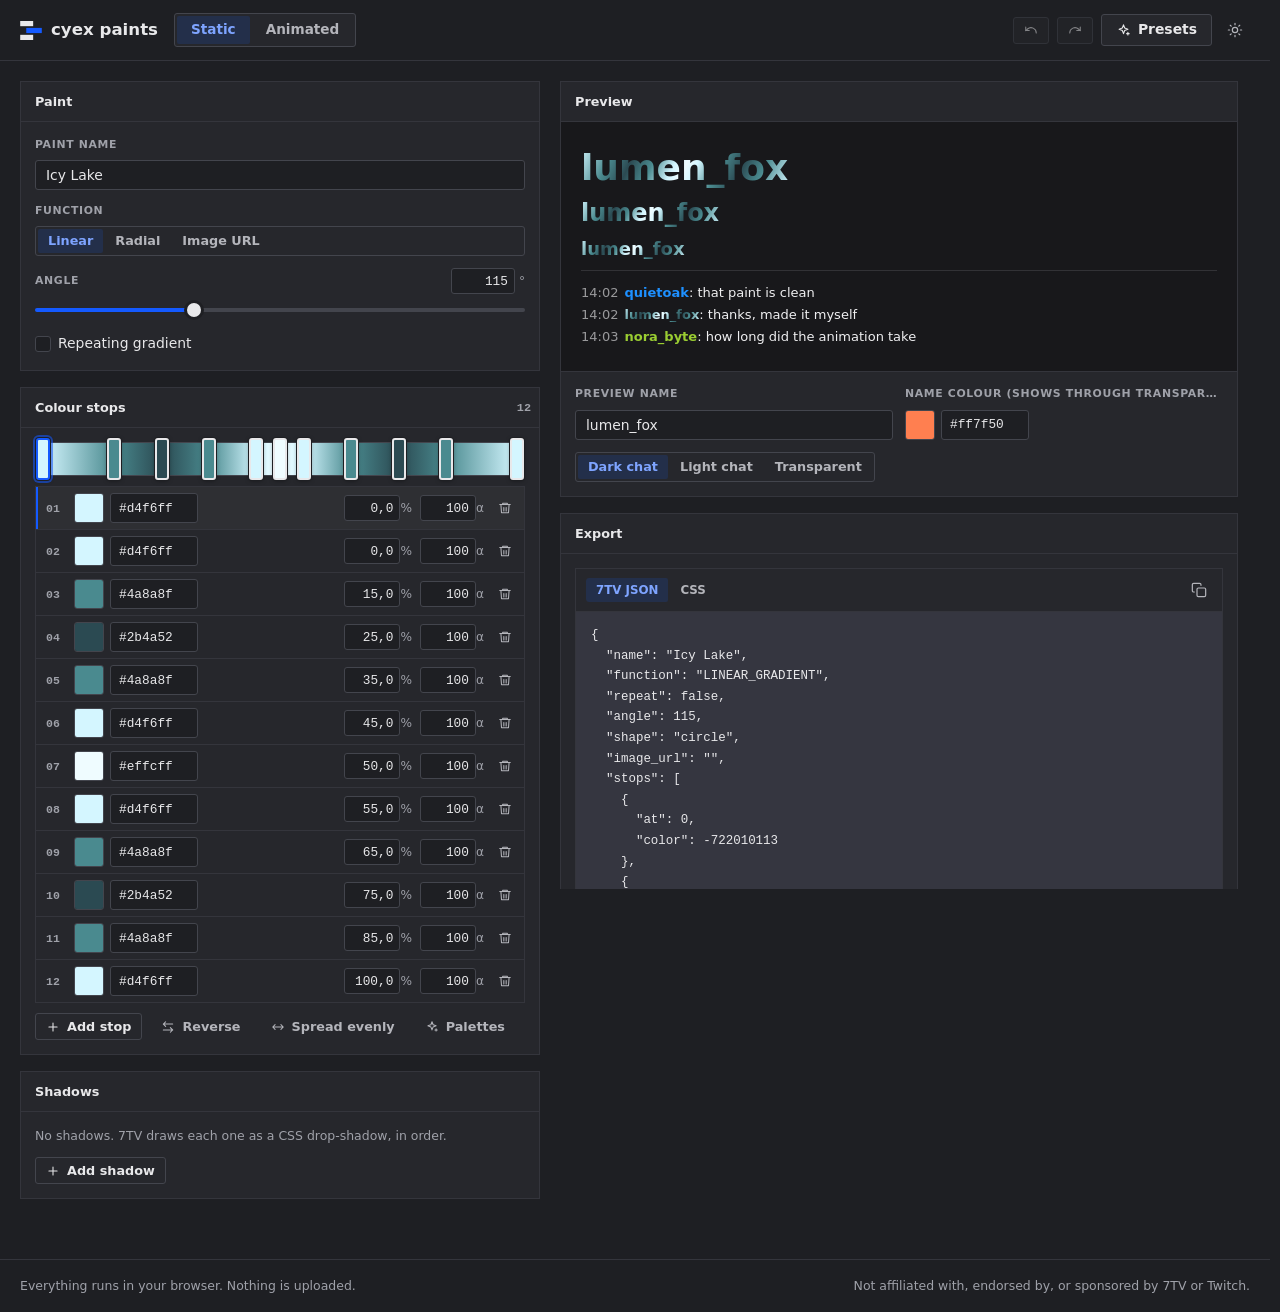
==== index.html @ 2d9c83f5 "Baseline: cyex paints editor before uitest/improve fixes" ====
<!doctype html>
<html lang="en">
<head>
  <meta charset="utf-8">
  <meta name="viewport" content="width=device-width, initial-scale=1">
  <title>Paint editor - cyex paints</title>
  <meta name="description" content="Build static and animated 7TV name paints. Export 7TV JSON, CSS, PNG, GIF and APNG. Runs entirely in your browser.">
  <meta name="color-scheme" content="dark light">
  <meta name="theme-color" content="#1e1f23">
  <link rel="icon" href="favicon.svg" type="image/svg+xml">
  <script>
    (function () {
      try { if (localStorage.getItem('cyexTheme') === 'light') document.documentElement.dataset.theme = 'light'; } catch (e) {}
      document.documentElement.classList.add('js');
    })();
  </script>
  <link rel="stylesheet" href="css/tokens.css">
  <link rel="stylesheet" href="css/app.css">
</head>
<body>
  <a class="skip" href="#editor">Skip to editor</a>
  <header class="topbar">
    <div class="wrap topbar-in">
      <a class="brand" href="https://cyex.app" aria-label="cyex home">
        <svg class="mark" viewBox="3 5 25 22" width="22" height="19" aria-hidden="true">
          <rect x="3" y="5" width="15" height="6" fill="var(--mark-ink)"/>
          <rect x="10" y="13" width="18" height="6" fill="var(--accent)"/>
          <rect x="3" y="21" width="15" height="6" fill="var(--mark-ink)"/>
        </svg>
        <span>cyex paints</span>
      </a>
      <div class="seg" id="modeSeg" role="radiogroup" aria-label="Paint type"></div>
      <div class="topbar-tools">
        <button class="btn secondary small" id="undoBtn" type="button" data-tip="Undo" data-hint="Ctrl+Z" aria-label="Undo"></button>
        <button class="btn secondary small" id="redoBtn" type="button" data-tip="Redo" data-hint="Ctrl+Shift+Z" aria-label="Redo"></button>
        <button class="btn secondary" id="presetsBtn" type="button"></button>
        <button class="icon-btn" id="themeBtn" type="button" aria-label="Switch theme" data-tip="Switch theme"></button>
      </div>
    </div>
  </header>

  <main class="wrap layout">
    <section class="editor" id="editor" aria-label="Editor" tabindex="-1"></section>
    <aside class="stage" id="stage" aria-label="Preview and export"></aside>
  </main>

  <footer class="footer">
    <div class="wrap footer-in">
      <span>Everything runs in your browser. Nothing is uploaded.</span>
      <span>Not affiliated with, endorsed by, or sponsored by 7TV or Twitch.</span>
    </div>
  </footer>

  <div class="toasts" id="toasts" aria-live="polite"></div>
  <div class="toasts errors" id="errors" aria-live="assertive"></div>
  <div class="tooltip" id="tooltip" role="tooltip" hidden></div>

  <script src="js/core.js"></script>
  <script src="js/paint.js"></script>
  <script src="js/encode.js"></script>
  <script src="js/library.js"></script>
  <script src="js/more.js"></script>
  <script src="js/elements.js"></script>
  <script src="js/engine.js"></script>
  <script src="js/presets.js"></script>
  <script src="js/ui.js"></script>
  <script src="js/app.js"></script>
</body>
</html>
---- css/tokens.css ----
/* cyex app tokens: the desktop app (cyex deck) and dense web tools (cyex logs, request, VOD finder).
   Palette is shared value for value between cyex deck (ui/src/design/tokens.css) and cyex logs
   (svelte/index.html). Accent tokens are the cyex-design set. Use only these values. */

:root,
.theme-dark {
  color-scheme: dark;

  /* One flat warm-neutral grey, not black: the content is a wall of text and a shaded backdrop
     competes with it. Surfaces are opaque steps up, so a panel over a panel still reads. */
  --bg: #1e1f23;
  --surface: #26272c;
  --surface-hover: #2d2e34;
  --elevated: #2f3037;   /* popovers, menus, dialogs: a step wide enough to read as height */
  --elevated-2: #353640; /* tooltips, tiles inside a popover */
  --border: #34353c;
  --border-strong: #43454d;
  --text: #e8e8ea;
  --muted: #b4b5bb;
  --dim: #9fa1a9;
  --neutral-chip: #34353c;
  --row-hover: rgba(255, 255, 255, .035);
  --row-alt: rgba(255, 255, 255, .015);
  --shadow: rgba(0, 0, 0, .35);
  --overlay: rgba(14, 15, 18, .6);

  --accent: #145aff;
  --accent-2: #2a6aff;
  --accent-text: #7ea4ff;
  --accent-ink: #ffffff;
  --accent-dim: rgba(20, 90, 255, .14);
  --accent-wash: rgba(20, 90, 255, .22);
  --accent-border: rgba(20, 90, 255, .55);

  --red: #ff6b6b;
  --yellow: #ffb545;
  --green: #33d68f;
  --cyan: #4fd6ff;
  --pink: #ff7bd5;
  --purple: #b083ff;
  --gold: #ffd45e;
  --twitch: #a970ff;
  --live: #e91916;
  --danger-solid: #e81123;

  --shadow-pop: 0 8px 24px var(--shadow);
  --shadow-dialog: 0 16px 48px var(--shadow);
  /* The one keyboard focus colour: the text colour. The accent marks what's selected,
     and a user's accent can be too faint to see. */
  --focus-ring: var(--text);
}

:root {
  /* Theme-independent */
  --kick: #53fc18;
  --twitch-logo: #9146ff;
  --on-solid: #ffffff;          /* text on --live / --danger-solid */
  --on-video: #ffffff;          /* video and pictures stay dark in both themes */
  --on-video-dim: #dddddd;
  --scrim: rgba(0, 0, 0, .55);
  --scrim-strong: rgba(0, 0, 0, .72);

  --font-ui: 'IBM Plex Sans', 'Segoe UI Variable Text', 'Segoe UI', system-ui, sans-serif;
  --font-mono: 'IBM Plex Mono', 'Cascadia Mono', ui-monospace, Consolas, monospace;

  /* Desktop density (13px base). Web tools set body to .87rem on a 16px root instead. */
  --text-base: 13px;
  --text-sub: .85rem;
  --text-hint: .78rem;
  --text-label: .68rem;

  /* The shared cyex page wrapper (cyex-design), for web tools; the desktop app fills its window. */
  --page-max: 1520px;
  --page-pad: 20px;
  --measure: 820px;
  --measure-form: 640px;

  --radius: 3px;
  --radius-sm: 2px;
  --radius-pill: 999px;  /* switch tracks and count badges only */
  --chrome-h: 38px;

  /* Motion: hovers and small state changes, things that appear, things that travel. */
  --fast: .12s;
  --base: .2s;
  --slow: .36s;
  --ease: cubic-bezier(.16, 1, .3, 1);

  /* Stacking, low to high. Raw 1-9 stay inside a component. */
  --z-panel: 10;
  --z-popover: 300;
  --z-dialog: 320;
  --z-menu: 350;
  --z-tooltip: 390;
  --z-toast: 600;
}

:root[data-theme='light'],
.theme-light {
  color-scheme: light;
  --bg: #f3f3f4;
  --surface: #ffffff;
  --surface-hover: #f6f6f7;
  --elevated: #ffffff;
  --elevated-2: #f4f4f6;
  --border: #dcdde1;
  --border-strong: #c4c6cc;
  --text: #1b1c20;
  --muted: #4f515a;
  --dim: #6b6d76;        /* not a mirror: a straight flip lands near 2.9:1 on white */
  --neutral-chip: #e6e7ea;
  --row-hover: rgba(20, 22, 30, .035);
  --row-alt: rgba(20, 22, 30, .015);
  --shadow: rgba(20, 22, 30, .12);
  --overlay: rgba(243, 243, 244, .7);

  --accent: #14e6ff;
  --accent-2: #10c9e6;
  --accent-text: #046a82;
  --accent-ink: #00232b;
  --accent-dim: rgba(4, 106, 130, .08);
  --accent-wash: rgba(4, 106, 130, .16);
  --accent-border: rgba(4, 106, 130, .4);

  /* Darkened rather than mirrored: the dark pastels sit at 2-3:1 on white. */
  --red: #c1352f;
  --yellow: #9a5c05;
  --green: #0f8a55;
  --cyan: #0b6d8a;
  --pink: #a82277;
  --purple: #6b34c9;
  --gold: #7d5a00;
  --twitch: #772ce8;
  --live: #d9120f;
  --danger-solid: #c42b1c;

  --shadow-pop: 0 8px 24px var(--shadow);
  --shadow-dialog: 0 16px 48px var(--shadow);
  --focus-ring: var(--text);
}

/* Kick: the accent changes, nothing else. After the light block on purpose. */
[data-platform='kick'] {
  --accent: #45ca16; --accent-2: #3db313; --accent-text: #45ca16; --accent-ink: #0b2200;
  --accent-dim: rgba(69, 202, 22, .14); --accent-wash: rgba(69, 202, 22, .22); --accent-border: rgba(69, 202, 22, .55);
}
[data-platform='kick'][data-theme='light'] {
  --accent: #53fc18; --accent-2: #48e60a; --accent-text: var(--text);
  --accent-dim: rgba(83, 252, 24, .14); --accent-wash: rgba(83, 252, 24, .28); --accent-border: #53fc18;
}

/* ---- base ---- */
*, *::before, *::after { box-sizing: border-box; }
body {
  margin: 0;
  background: var(--bg);
  color: var(--text);
  font: var(--text-base)/1.45 var(--font-ui);
  -webkit-font-smoothing: antialiased;
}
button, input, select, textarea { font: inherit; color: inherit; }
a { color: var(--accent-text); }
::selection { background: var(--border-strong); }
:focus-visible { outline: 2px solid var(--focus-ring); outline-offset: 2px; }

/* Section label: the one uppercase text style. */
.label {
  font-size: var(--text-label);
  font-weight: 700;
  letter-spacing: .06em;
  text-transform: uppercase;
  color: var(--dim);
}

/* Shared form field look. */
.field {
  height: 30px;
  padding: 0 10px;
  background: var(--surface);
  border: 1px solid var(--border-strong);
  border-radius: var(--radius);
  outline: none;
  transition: border-color var(--fast);
}
.field:focus-visible { border-color: var(--focus-ring); box-shadow: 0 0 0 1px var(--focus-ring); }
.field::placeholder { color: var(--dim); }

/* Scrollbars: 11px, quiet. */
::-webkit-scrollbar { width: 11px; height: 11px; }
::-webkit-scrollbar-track, ::-webkit-scrollbar-corner { background: transparent; }
::-webkit-scrollbar-thumb { background: var(--border-strong); border: 2px solid transparent; border-radius: var(--radius); background-clip: padding-box; }
::-webkit-scrollbar-thumb:hover { background-color: var(--dim); }
* { scrollbar-width: thin; scrollbar-color: var(--border-strong) transparent; }

/* Web tools: header, main and footer content sit in this, so every page lines up. */
html { scrollbar-gutter: stable; }
.wrap { width: 100%; max-width: var(--page-max); margin-inline: auto; padding-inline: var(--page-pad); }

.sr-only { position: absolute; width: 1px; height: 1px; overflow: hidden; clip-path: inset(50%); white-space: nowrap; }

@media (prefers-reduced-motion: reduce) {
  *, *::before, *::after { transition-duration: 0s !important; animation-duration: 0s !important; }
}
::view-transition-old(root), ::view-transition-new(root) { animation-duration: 150ms; }
---- css/app.css ----
/* cyex paints: web-tool density on the cyex app tokens. */
:root { --mark-ink: #e8e8ea; --chat-dark: #18181b; --chat-light: #ffffff; --chat-dark-text: #efeff1; --chat-light-text: #0e0e10; --checker-a: #2a2b31; --checker-b: #34353c; --name-font: 'Inter', 'Roobert', 'Segoe UI', system-ui, sans-serif; }
:root[data-theme='light'] { --mark-ink: #1b1c20; --checker-a: #e6e7ea; --checker-b: #f6f6f7; }

html { font-size: 16px; }
body { font-size: .87rem; line-height: 1.55; min-height: 100vh; display: flex; flex-direction: column; }
main { flex: 1; }
h1, h2, h3 { margin: 0; letter-spacing: 0; }
.skip { position: absolute; left: 8px; top: -40px; padding: 6px 10px; background: var(--elevated); border: 1px solid var(--border-strong); border-radius: var(--radius); z-index: var(--z-toast); }
.skip:focus { top: 8px; }

/* ---------- header ---------- */
.topbar { position: sticky; top: 0; z-index: var(--z-panel); background: var(--bg); border-bottom: 1px solid var(--border); }
.topbar-in { display: flex; align-items: center; gap: 16px; padding-block: 13px; }
.brand { display: inline-flex; align-items: center; gap: 9px; color: var(--text); text-decoration: none; font-weight: 700; font-size: 1.04rem; }
.brand:active { opacity: .6; transition: none; }
.topbar-tools { margin-left: auto; display: flex; align-items: center; gap: 8px; }

/* ---------- layout ---------- */
.layout { display: grid; grid-template-columns: minmax(340px, 520px) minmax(0, 1fr); gap: 20px; align-items: start; padding-top: 20px; padding-bottom: 60px; }
.editor, .stage { display: flex; flex-direction: column; gap: 16px; min-width: 0; }
.editor:focus { outline: none; }
.stage { position: sticky; top: 76px; max-height: calc(100vh - 92px); overflow: auto; scrollbar-gutter: stable; padding-right: 2px; }
@media (max-width: 1000px) {
  .layout { grid-template-columns: minmax(0, 1fr); }
  .stage { position: static; max-height: none; overflow: visible; order: -1; }
}

/* ---------- panel ---------- */
.panel { background: var(--surface); border: 1px solid var(--border); container-type: inline-size; }
.panel > header { display: flex; align-items: center; gap: 6px; min-height: 40px; padding: 6px 8px 6px 14px; border-bottom: 1px solid var(--border); }
.panel > header h2 { flex: 1; font-size: .8rem; font-weight: 700; white-space: nowrap; overflow: hidden; text-overflow: ellipsis; }
.panel > header .count { font: 600 .74rem var(--font-mono); color: var(--dim); font-variant-numeric: tabular-nums; }
.panel > .body { padding: 14px; display: flex; flex-direction: column; gap: 12px; }
.panel .field, .panel .num { background: var(--bg); }
.stack { display: flex; flex-direction: column; gap: 12px; }
.stack:empty { display: none; }
.hint { font-size: var(--text-hint); color: var(--dim); margin: 0; }
.row { display: flex; align-items: center; gap: 8px; flex-wrap: wrap; }
.row.end { justify-content: flex-end; }
.grow { flex: 1; min-width: 0; }
.split { display: grid; grid-template-columns: 1fr 1fr; gap: 12px; }
@container (max-width: 380px) { .split { grid-template-columns: 1fr; } }
.sub { border-top: 1px solid var(--border); padding-top: 12px; display: flex; flex-direction: column; gap: 12px; }
.sub > .label { margin-bottom: -4px; }

/* ---------- buttons ---------- */
.btn { display: inline-flex; align-items: center; justify-content: center; gap: 7px; height: 32px; padding: 0 14px; border: 1px solid transparent; border-radius: var(--radius); font-size: .87rem; font-weight: 600; white-space: nowrap; cursor: pointer; background: none; color: var(--text); transition: background-color var(--fast), border-color var(--fast), color var(--fast); }
.btn svg { width: 15px; height: 15px; flex: none; }
.btn.small { height: 27px; padding: 0 10px; font-size: .8rem; }
.btn.small svg { width: 14px; height: 14px; }
.btn.primary { background: var(--accent); color: var(--accent-ink); font-weight: 700; }
.btn.primary:hover { background: var(--accent-2); }
.btn.secondary { background: var(--surface); border-color: var(--border-strong); }
.btn.secondary:hover { background: var(--surface-hover); }
.btn.ghost { color: var(--muted); }
.btn.ghost:hover { background: var(--surface-hover); color: var(--text); }
.btn.danger { background: var(--surface); border-color: var(--border-strong); color: var(--red); }
.btn:disabled { opacity: .5; cursor: not-allowed; }
.btn:not(:disabled):active { transform: scale(.97); }
.btn.block { width: 100%; }

.icon-btn { display: grid; place-items: center; width: 30px; height: 30px; padding: 0; border: 0; border-radius: var(--radius); background: transparent; color: var(--muted); cursor: pointer; flex: none; transition: background-color var(--fast), color var(--fast); }
.icon-btn svg { width: 16px; height: 16px; }
.icon-btn:hover { background: var(--surface-hover); color: var(--text); }
.icon-btn:active { opacity: .6; transition: none; }
.icon-btn.active { background: var(--accent-dim); color: var(--accent-text); }
.icon-btn:disabled { opacity: .4; cursor: default; }
.icon-btn.sm { width: 26px; height: 26px; }
.icon-btn.sm svg { width: 14px; height: 14px; }
.icon-btn.danger:hover { color: var(--red); }

/* ---------- segmented ---------- */
.seg { display: inline-flex; padding: 2px; gap: 2px; background: var(--surface); border: 1px solid var(--border-strong); border-radius: var(--radius); overflow-x: auto; scrollbar-width: none; max-width: 100%; }
.seg::-webkit-scrollbar { display: none; }
.seg button { height: 24px; padding: 0 10px; border: 0; border-radius: var(--radius-sm); background: none; color: var(--muted); font-size: .8rem; font-weight: 600; cursor: pointer; white-space: nowrap; transition: color var(--fast), background-color var(--fast); }
.seg button:hover { color: var(--text); }
.seg button[aria-checked='true'] { background: var(--accent-dim); color: var(--accent-text); }
.seg button:focus-visible { outline-offset: -2px; }
#modeSeg button { height: 28px; padding: 0 14px; font-size: .85rem; }

/* ---------- fields ---------- */
.ctl { display: flex; flex-direction: column; gap: 6px; min-width: 0; }
.ctl > .top { display: flex; align-items: center; gap: 8px; min-height: 18px; }
.ctl > .top .label { flex: 1; min-width: 0; white-space: nowrap; overflow: hidden; text-overflow: ellipsis; }
.field { width: 100%; }
.field.mono, .num, textarea.code { font-family: var(--font-mono); }
.num { width: 64px; height: 26px; padding: 0 6px; text-align: right; font-weight: 500; font-variant-numeric: tabular-nums; background: var(--surface); border: 1px solid var(--border-strong); border-radius: var(--radius); outline: none; font-size: .8rem; -moz-appearance: textfield; transition: border-color var(--fast); }
.num::-webkit-outer-spin-button, .num::-webkit-inner-spin-button { -webkit-appearance: none; margin: 0; }
.num:focus-visible { border-color: var(--focus-ring); box-shadow: 0 0 0 1px var(--focus-ring); }
.unit { color: var(--dim); font-size: .76rem; margin-left: -4px; }

input[type='range'] { -webkit-appearance: none; appearance: none; width: 100%; height: 20px; background: transparent; margin: 0; cursor: pointer; --p: 50%; }
input[type='range']::-webkit-slider-runnable-track { height: 4px; border-radius: var(--radius-pill); background: linear-gradient(to right, var(--accent) var(--p), var(--border-strong) var(--p)); }
input[type='range']::-moz-range-track { height: 4px; border-radius: var(--radius-pill); background: var(--border-strong); }
input[type='range']::-moz-range-progress { height: 4px; border-radius: var(--radius-pill); background: var(--accent); }
input[type='range']::-webkit-slider-thumb { -webkit-appearance: none; width: 14px; height: 14px; margin-top: -5px; border-radius: 50%; background: var(--text); border: 0; box-shadow: 0 0 0 3px var(--bg); }
input[type='range']::-moz-range-thumb { width: 14px; height: 14px; border-radius: 50%; background: var(--text); border: 0; box-shadow: 0 0 0 3px var(--bg); }
input[type='range']:focus-visible { outline: none; }
input[type='range']:focus-visible::-webkit-slider-thumb { box-shadow: 0 0 0 2px var(--bg), 0 0 0 4px var(--focus-ring); }
input[type='range']:focus-visible::-moz-range-thumb { box-shadow: 0 0 0 2px var(--bg), 0 0 0 4px var(--focus-ring); }

.check { display: inline-flex; align-items: center; gap: 7px; cursor: pointer; user-select: none; min-height: 24px; }
.check input { position: absolute; opacity: 0; width: 1px; height: 1px; }
.check .box { width: 16px; height: 16px; border: 1px solid var(--border-strong); border-radius: var(--radius); background: var(--bg); display: grid; place-items: center; flex: none; transition: background-color var(--fast), border-color var(--fast); }
.check .box svg { width: 12px; height: 12px; color: var(--accent-ink); opacity: 0; }
.check input:checked + .box { background: var(--accent); border-color: var(--accent); }
.check input:checked + .box svg { opacity: 1; }
.check input:focus-visible + .box { outline: 2px solid var(--focus-ring); outline-offset: 2px; }

/* custom select */
.select { position: relative; }
.select > button { display: flex; align-items: center; gap: 8px; width: 100%; height: 30px; padding: 0 8px 0 10px; text-align: left; background: var(--bg); border: 1px solid var(--border-strong); border-radius: var(--radius); cursor: pointer; transition: border-color var(--fast); }
.select > button span { flex: 1; min-width: 0; white-space: nowrap; overflow: hidden; text-overflow: ellipsis; }
.select > button svg { width: 14px; height: 14px; color: var(--dim); flex: none; }
.select > button:hover { border-color: var(--dim); }
.popover { position: fixed; z-index: var(--z-popover); min-width: 180px; max-width: min(480px, calc(100vw - 16px)); max-height: 320px; overflow: auto; padding: 4px; background: var(--elevated); border: 1px solid var(--border-strong); border-radius: var(--radius); box-shadow: var(--shadow-pop); transform-origin: top; animation: pop-in var(--base) var(--ease); }
@keyframes pop-in { from { opacity: 0; transform: translateY(-4px) scale(.98); } }
.option { display: flex; align-items: center; gap: 8px; width: 100%; min-height: 28px; padding: 0 8px; border: 0; border-radius: var(--radius-sm); background: none; text-align: left; cursor: pointer; }
.option:hover { background: var(--row-hover); }
.option.kb { box-shadow: inset 0 0 0 1px var(--focus-ring); }
.option[aria-selected='true'] { background: var(--accent-dim); color: var(--accent-text); }
.option:focus-visible { outline: 2px solid var(--focus-ring); outline-offset: -2px; }

/* colour field */
.color { display: flex; align-items: center; gap: 6px; min-width: 0; }
.swatch { position: relative; width: 30px; height: 30px; flex: none; border: 1px solid var(--border-strong); border-radius: var(--radius); overflow: hidden; cursor: pointer; background: repeating-conic-gradient(var(--checker-a) 0 25%, var(--checker-b) 0 50%) 0 0 / 10px 10px; }
.swatch i { position: absolute; inset: 0; }
.swatch input { position: absolute; inset: 0; opacity: 0; width: 100%; height: 100%; cursor: pointer; border: 0; padding: 0; }
.swatch:focus-within { outline: 2px solid var(--focus-ring); outline-offset: 2px; }
.color .hex { width: 88px; height: 30px; padding: 0 8px; font-family: var(--font-mono); font-size: .8rem; text-transform: lowercase; }

/* ---------- stops editor ---------- */
.stops { display: flex; flex-direction: column; gap: 10px; }
.gbar { position: relative; height: 34px; margin: 0 7px; border: 1px solid var(--border-strong); border-radius: var(--radius); background: repeating-conic-gradient(var(--checker-a) 0 25%, var(--checker-b) 0 50%) 0 0 / 12px 12px; cursor: copy; touch-action: none; }
.gbar .fill { position: absolute; inset: 0; border-radius: var(--radius-sm); }
.handle { position: absolute; top: -5px; width: 14px; height: 42px; margin-left: -7px; border: 2px solid var(--text); border-radius: var(--radius); box-shadow: 0 0 0 1px var(--bg), 0 1px 4px var(--shadow); cursor: ew-resize; touch-action: none; padding: 0; }
.handle.sel { border-color: var(--accent); box-shadow: 0 0 0 1px var(--bg), 0 0 0 3px var(--accent-border); z-index: 2; }
.stoplist { display: flex; flex-direction: column; border: 1px solid var(--border); }
.stoprow { display: grid; grid-template-columns: 20px auto 1fr auto auto auto; align-items: center; gap: 8px; padding: 6px 6px 6px 10px; border-bottom: 1px solid var(--border); }
.stoprow:last-child { border-bottom: 0; }
.stoprow.sel { box-shadow: inset 2px 0 0 var(--accent); background: var(--row-hover); }
.stoprow .idx { font: 600 .72rem var(--font-mono); color: var(--dim); font-variant-numeric: tabular-nums; }
.stoprow .numwrap { display: flex; align-items: center; gap: 4px; }
.stoprow .num { width: 56px; }
@container (max-width: 400px) { .stoprow { grid-template-columns: 20px auto 1fr auto; } .stoprow .alpha { grid-column: 3; } }

/* shadows */
.shadow-row { display: grid; grid-template-columns: repeat(3, minmax(0, 1fr)) auto; gap: 8px; align-items: end; padding: 10px; border: 1px solid var(--border); }
.shadow-row .color { grid-column: 1 / 4; }

/* ---------- layers ---------- */
.list { display: flex; flex-direction: column; border: 1px solid var(--border); }
.item { display: flex; align-items: center; gap: 6px; min-height: 40px; padding: 4px 4px 4px 8px; border-bottom: 1px solid var(--border); cursor: pointer; transition: background-color var(--fast); }
.item:last-child { border-bottom: 0; }
.item:hover { background: var(--row-hover); box-shadow: inset 2px 0 0 var(--border-strong); }
.item.sel { background: var(--accent-dim); box-shadow: inset 3px 0 0 var(--accent); }
.item.off .name { color: var(--dim); text-decoration: line-through; }
.item .thumb { width: 44px; height: 22px; flex: none; border: 1px solid var(--border-strong); border-radius: var(--radius-sm); background: repeating-conic-gradient(var(--checker-a) 0 25%, var(--checker-b) 0 50%) 0 0 / 8px 8px; image-rendering: auto; }
.item .name { flex: 1; min-width: 0; white-space: nowrap; overflow: hidden; text-overflow: ellipsis; font-weight: 600; }
.item .meta { font-size: .74rem; color: var(--dim); white-space: nowrap; }
.item .tools { display: flex; gap: 2px; }
.empty { display: flex; flex-direction: column; align-items: center; gap: 10px; padding: 20px 12px; color: var(--dim); text-align: center; }
.empty svg { width: 28px; height: 28px; }

/* ---------- preview ---------- */
.preview { display: flex; flex-direction: column; }
.stagebox { position: relative; padding: 24px 20px; display: flex; flex-direction: column; align-items: flex-start; gap: 10px; background: var(--chat-dark); color: var(--chat-dark-text); border-bottom: 1px solid var(--border); overflow: hidden; }
.stagebox.light { background: var(--chat-light); color: var(--chat-light-text); }
.stagebox.checker { background: repeating-conic-gradient(var(--checker-a) 0 25%, var(--checker-b) 0 50%) 0 0 / 16px 16px; }
.pname { font-family: var(--name-font); font-weight: 700; line-height: 1.2; white-space: nowrap; max-width: 100%; }
.painted { background-color: currentcolor; -webkit-background-clip: text; background-clip: text; -webkit-text-fill-color: transparent; }
canvas.pname { display: block; }
.chat { display: flex; flex-direction: column; gap: 2px; width: 100%; font-family: var(--name-font); font-size: 13px; line-height: 20px; padding-top: 12px; border-top: 1px solid color-mix(in srgb, currentcolor 12%, transparent); }
.chat .msg { white-space: nowrap; overflow: hidden; text-overflow: ellipsis; }
.chat .ts { opacity: .6; margin-right: 6px; font-variant-numeric: tabular-nums; }
.chat .who { font-weight: 700; }
.chat canvas { display: inline-block; vertical-align: middle; }
.texrow { display: flex; align-items: center; gap: 10px; }
.tex { width: 100%; max-width: 100%; height: auto; border: 1px solid var(--border-strong); background: repeating-conic-gradient(var(--checker-a) 0 25%, var(--checker-b) 0 50%) 0 0 / 12px 12px; image-rendering: pixelated; }
.transport { display: flex; align-items: center; gap: 8px; }
.transport input[type='range'] { flex: 1; }
.frameno { font: 600 .74rem var(--font-mono); color: var(--dim); font-variant-numeric: tabular-nums; white-space: nowrap; min-width: 64px; text-align: right; }

/* ---------- code ---------- */
.code-wrap { border: 1px solid var(--border); background: var(--elevated-2); }
.code-head { display: flex; align-items: center; gap: 6px; padding: 6px 8px 6px 10px; background: var(--surface); border-bottom: 1px solid var(--border); }
.code-head .seg { border: 0; padding: 0; background: none; }
.code-head .seg button { font-size: .74rem; }
pre.code, textarea.code { margin: 0; padding: 13px 15px; font: .78rem/1.65 var(--font-mono); max-height: 300px; overflow: auto; white-space: pre; tab-size: 2; color: var(--text); }
textarea.code { width: 100%; min-height: 220px; resize: vertical; background: var(--bg); border: 1px solid var(--border-strong); border-radius: var(--radius); outline: none; }
textarea.code:focus-visible { border-color: var(--focus-ring); box-shadow: 0 0 0 1px var(--focus-ring); }

.export-grid { display: grid; grid-template-columns: repeat(auto-fill, minmax(150px, 1fr)); gap: 8px; }
.stat { font: 600 .78rem var(--font-mono); color: var(--muted); font-variant-numeric: tabular-nums; }
.result { display: flex; align-items: center; gap: 10px; padding: 10px; border: 1px solid var(--border); background: var(--bg); }
.result img { max-width: 50%; max-height: 64px; background: repeating-conic-gradient(var(--checker-a) 0 25%, var(--checker-b) 0 50%) 0 0 / 10px 10px; border: 1px solid var(--border-strong); }

/* ---------- dialog ---------- */
.backdrop { position: fixed; inset: 0; z-index: var(--z-dialog); background: var(--overlay); display: grid; place-items: start center; padding: min(10vh, 72px) 12px 12px; animation: fade-in var(--fast) ease-out; }
@keyframes fade-in { from { opacity: 0; } }
.dialog { width: min(720px, 100%); max-height: calc(100vh - min(10vh, 72px) - 24px); display: flex; flex-direction: column; background: var(--elevated); border: 1px solid var(--border-strong); box-shadow: var(--shadow-dialog); animation: dlg-in var(--base) var(--ease); }
.dialog.wide { width: min(1040px, 100%); }
@keyframes dlg-in { from { opacity: 0; transform: scale(.97); } }
.dialog > header { display: flex; align-items: center; gap: 8px; padding: 10px 8px 8px 16px; border-bottom: 1px solid var(--border); }
.dialog > header h2 { flex: 1; font-size: 1.05rem; font-weight: 700; }
.dialog > .dbody { padding: 14px 16px; overflow: auto; overscroll-behavior: contain; display: flex; flex-direction: column; gap: 14px; }
.dialog > footer { display: flex; justify-content: flex-end; gap: 8px; padding: 12px 16px; border-top: 1px solid var(--border); }
.search { position: relative; }
.search svg { position: absolute; left: 10px; top: 50%; width: 14px; height: 14px; margin-top: -7px; color: var(--dim); pointer-events: none; }
.search .field { padding-left: 30px; height: 34px; }
.libcat { display: flex; flex-direction: column; gap: 8px; }
.cards { display: grid; grid-template-columns: repeat(auto-fill, minmax(200px, 1fr)); gap: 8px; }
.card { display: flex; flex-direction: column; gap: 6px; padding: 8px; text-align: left; background: var(--surface); border: 1px solid var(--border); border-radius: 0; cursor: pointer; transition: border-color var(--fast), background-color var(--fast); }
.card:hover { border-color: var(--border-strong); background: var(--surface-hover); }
.card:active { transform: scale(.98); }
.card canvas, .card .sw { width: 100%; aspect-ratio: 4 / 1; display: block; border: 1px solid var(--border-strong); background: repeating-conic-gradient(var(--checker-a) 0 25%, var(--checker-b) 0 50%) 0 0 / 8px 8px; }
.card b { font-size: .85rem; }
.card span { font-size: .76rem; color: var(--dim); line-height: 1.4; }

/* ---------- tooltip and toasts ---------- */
.tooltip { position: fixed; z-index: var(--z-tooltip); pointer-events: none; max-width: 260px; padding: 6px 9px; background: var(--elevated-2); border: 1px solid var(--border-strong); border-radius: var(--radius); box-shadow: var(--shadow-pop); font-size: .8rem; font-weight: 600; animation: tip-in var(--fast) ease-out; }
.tooltip.instant { animation: none; }
.tooltip small { display: block; font-size: .76rem; font-weight: 400; color: var(--muted); }
@keyframes tip-in { from { opacity: 0; transform: scale(.97); } }
.toasts { position: fixed; right: 18px; bottom: 18px; z-index: var(--z-toast); display: flex; flex-direction: column; gap: 8px; align-items: flex-end; }
.toasts.errors { right: auto; left: 18px; align-items: flex-start; }
.toast { position: relative; max-width: min(420px, calc(100vw - 36px)); padding: 12px 30px 14px 14px; background: var(--elevated); border: 1px solid var(--border-strong); border-left: 3px solid var(--border-strong); box-shadow: var(--shadow-pop); font-size: .85rem; overflow: hidden; animation: toast-in var(--base) var(--ease); }
.toast.error { border-left-color: var(--red); }
.toast.success { border-left-color: var(--green); }
.toast .x { position: absolute; top: 6px; right: 6px; }
.toast .drain { position: absolute; left: 0; bottom: 0; height: 3px; width: 100%; background: var(--border-strong); transform-origin: left; animation: drain 3.5s linear forwards; }
@keyframes toast-in { from { opacity: 0; transform: translateX(16px) scale(.98); } }
@keyframes drain { to { transform: scaleX(0); } }

/* ---------- animated editor: lists | settings | stage ---------- */
.layout.anim { grid-template-columns: minmax(0, 1.45fr) minmax(360px, 1fr); }
.editor.anim { display: grid; grid-template-columns: minmax(280px, 330px) minmax(0, 1fr); gap: 16px; align-items: start; }
.editor .col { display: flex; flex-direction: column; gap: 16px; min-width: 0; }
.settings-col { position: sticky; top: 76px; max-height: calc(100vh - 92px); overflow: auto; scrollbar-gutter: stable; }
@media (max-width: 1360px) {
  .layout.anim { grid-template-columns: minmax(0, 1fr) minmax(340px, 0.9fr); }
  .editor.anim { grid-template-columns: minmax(0, 1fr); }
  .settings-col { position: static; max-height: none; overflow: visible; order: -1; }
}
@media (max-width: 1000px) { .layout.anim { grid-template-columns: minmax(0, 1fr); } }

/* drag handles and sorting */
.grip { display: grid; grid-template-columns: repeat(2, 3px); gap: 2px 3px; place-content: center; width: 18px; height: 26px; padding: 0; border: 0; border-radius: var(--radius-sm); background: none; cursor: grab; flex: none; touch-action: none; }
.grip i { width: 3px; height: 3px; border-radius: 50%; background: var(--dim); }
.grip i:nth-child(3) { grid-column: 1 / 3; justify-self: center; }
.grip:hover i { background: var(--text); }
.grip:active { cursor: grabbing; }
.sortable-item { transition: transform var(--fast) var(--ease); }
.sortable-item.dragging { transition: none; position: relative; z-index: 5; background: var(--elevated); box-shadow: var(--shadow-pop); }
.sorting { user-select: none; }
.item .grip { margin-left: -4px; }
.rename { height: 26px; padding: 0 6px; flex: 1; min-width: 0; }
.shadow-row { grid-template-columns: auto repeat(3, minmax(0, 1fr)) auto; background: var(--surface); }
.shadow-row .color { grid-column: 2 / 5; }

/* collapsible groups */
.group { border-top: 1px solid var(--border); margin: 0 -14px; }
.group:last-child { margin-bottom: -14px; }
.ghead { display: flex; align-items: center; gap: 8px; width: 100%; min-height: 38px; padding: 0 14px; border: 0; background: none; text-align: left; cursor: pointer; font-size: .8rem; font-weight: 700; transition: background-color var(--fast); }
.ghead:hover { background: var(--row-hover); }
.ghead svg { width: 14px; height: 14px; color: var(--dim); transform: rotate(-90deg); transition: transform var(--fast) var(--ease); }
.ghead[aria-expanded='true'] svg { transform: none; }
.ghead span:first-of-type { flex: 1; }
.ghead:focus-visible { outline-offset: -2px; }
.gcount { font: 600 .72rem var(--font-mono); color: var(--dim); font-variant-numeric: tabular-nums; }
.gbody { padding: 4px 14px 16px; display: flex; flex-direction: column; gap: 12px; }
.qhint { display: inline-grid; place-items: center; width: 14px; height: 14px; margin-left: 6px; border: 1px solid var(--border-strong); border-radius: 50%; font-size: .6rem; color: var(--dim); text-transform: none; letter-spacing: 0; vertical-align: 1px; cursor: help; }
.drag-hint { display: flex; align-items: center; gap: 6px; }
.drag-hint svg { width: 14px; height: 14px; flex: none; }

/* weighted palette editor */
.paled { display: flex; flex-direction: column; gap: 10px; }
.pbar { height: 26px; border: 1px solid var(--border-strong); border-radius: var(--radius); background: repeating-conic-gradient(var(--checker-a) 0 25%, var(--checker-b) 0 50%) 0 0 / 12px 12px; overflow: hidden; }
.pbar i { display: block; height: 100%; }
.plist { display: flex; flex-direction: column; border: 1px solid var(--border); }
.prow { display: grid; grid-template-columns: auto minmax(0, 1fr) auto auto auto; grid-template-areas: 'g c s a d' '. t t t t'; align-items: center; gap: 4px 8px; padding: 8px 6px; border-bottom: 1px solid var(--border); background: var(--surface); }
.prow:last-child { border-bottom: 0; }
.prow > .grip { grid-area: g; }
.prow > .color { grid-area: c; }
.prow > .share { grid-area: s; font: 600 .78rem var(--font-mono); color: var(--muted); min-width: 38px; text-align: right; font-variant-numeric: tabular-nums; }
.prow > .numwrap { grid-area: a; display: flex; align-items: center; gap: 4px; }
.prow > .numwrap .num { width: 48px; }
.prow > .icon-btn { grid-area: d; }
.pstr { grid-area: t; display: flex; align-items: center; gap: 10px; }
.pstr .label { flex: none; }

/* emoji quick picks */
.stack.tight { gap: 6px; }
.chips { display: flex; flex-wrap: wrap; gap: 4px; }
.chip { min-width: 30px; height: 28px; padding: 0 6px; border: 1px solid var(--border); border-radius: var(--radius); background: var(--bg); cursor: pointer; font-size: 15px; line-height: 1; transition: border-color var(--fast); }
.chip:hover { border-color: var(--border-strong); }
.chip:active { transform: scale(.95); }

/* library */
.libwrap { display: grid; grid-template-columns: 190px minmax(0, 1fr); gap: 16px; align-items: start; }
.libnav { display: flex; flex-direction: column; gap: 2px; position: sticky; top: 0; }
.navitem { display: flex; align-items: center; gap: 8px; min-height: 30px; padding: 0 8px; border: 0; border-radius: var(--radius); background: none; color: var(--muted); text-align: left; cursor: pointer; font-weight: 600; font-size: .82rem; }
.navitem span:first-child { flex: 1; }
.navitem:hover { background: var(--row-hover); color: var(--text); }
.navitem[aria-current='true'] { background: var(--accent-dim); color: var(--accent-text); }
@media (max-width: 640px) { .libwrap { grid-template-columns: minmax(0, 1fr); } .libnav { flex-direction: row; flex-wrap: wrap; position: static; } }

body.dropping::after { content: 'Drop images to add them as elements, or a .json paint to open it'; position: fixed; inset: 12px; z-index: var(--z-dialog); display: grid; place-items: center; border: 2px dashed var(--accent-border); background: var(--overlay); color: var(--text); font-weight: 700; pointer-events: none; }

.footer { border-top: 1px solid var(--border); color: var(--dim); font-size: var(--text-hint); }
.footer-in { display: flex; justify-content: space-between; gap: 12px; flex-wrap: wrap; padding-block: 16px; }

.spinner { width: 13px; height: 13px; border: 2px solid color-mix(in srgb, currentcolor 30%, transparent); border-top-color: currentcolor; border-radius: 50%; animation: spin .9s linear infinite; }
@keyframes spin { to { transform: rotate(360deg); } }

@media (prefers-reduced-motion: reduce) {
  .spinner { animation: none; }
  .popover, .dialog, .toast, .tooltip { animation: fade-in var(--fast) ease-out !important; }
}
@media (max-width: 640px) {
  .topbar-in { flex-wrap: wrap; gap: 10px; }
  #presetsBtn .lbl { display: none; }
}
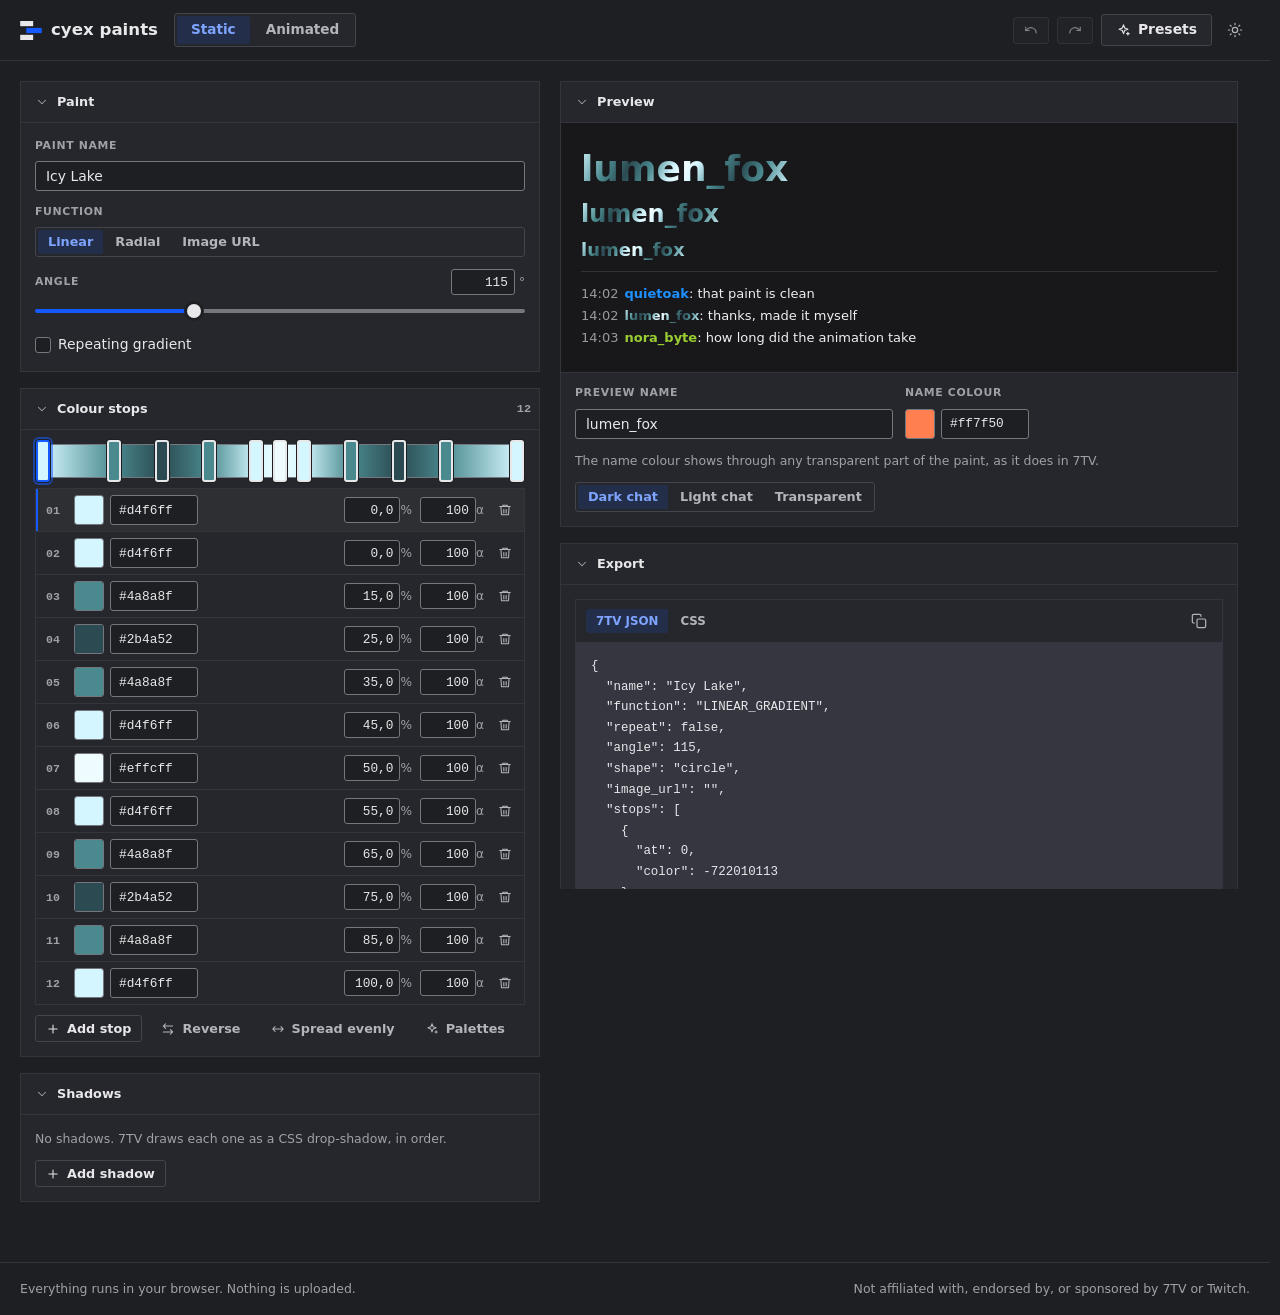
==== commit cacc0a37: "Split app.js into modules under js/app/ store, namepaint, editors, anim-editor, playback, export, di" ====
--- a/index.html
+++ b/index.html
@@ -56,6 +56,7 @@
   <div class="tooltip" id="tooltip" role="tooltip" hidden></div>
 
   <script src="js/core.js"></script>
+  <script src="js/fx.js"></script>
   <script src="js/paint.js"></script>
   <script src="js/encode.js"></script>
   <script src="js/library.js"></script>
@@ -64,6 +65,13 @@
   <script src="js/engine.js"></script>
   <script src="js/presets.js"></script>
   <script src="js/ui.js"></script>
-  <script src="js/app.js"></script>
+  <script src="js/app/store.js"></script>
+  <script src="js/app/namepaint.js"></script>
+  <script src="js/app/editors.js"></script>
+  <script src="js/app/anim-editor.js"></script>
+  <script src="js/app/playback.js"></script>
+  <script src="js/app/export.js"></script>
+  <script src="js/app/dialogs.js"></script>
+  <script src="js/app/main.js"></script>
 </body>
 </html>
--- a/css/tokens.css
+++ b/css/tokens.css
@@ -15,6 +15,7 @@
   --elevated-2: #353640; /* tooltips, tiles inside a popover */
   --border: #34353c;
   --border-strong: #43454d;
+  --control-border: #75777f; /* edges of fields, checkboxes, sliders: >= 3:1 on --bg and --surface (WCAG 1.4.11) */
   --text: #e8e8ea;
   --muted: #b4b5bb;
   --dim: #9fa1a9;
@@ -105,6 +106,7 @@
   --elevated-2: #f4f4f6;
   --border: #dcdde1;
   --border-strong: #c4c6cc;
+  --control-border: #8a8c94; /* >= 3:1 on white and --bg */
   --text: #1b1c20;
   --muted: #4f515a;
   --dim: #6b6d76;        /* not a mirror: a straight flip lands near 2.9:1 on white */
--- a/css/app.css
+++ b/css/app.css
@@ -91,9 +91,9 @@
 .unit { color: var(--dim); font-size: .76rem; margin-left: -4px; }
 
 input[type='range'] { -webkit-appearance: none; appearance: none; width: 100%; height: 20px; background: transparent; margin: 0; cursor: pointer; --p: 50%; }
-input[type='range']::-webkit-slider-runnable-track { height: 4px; border-radius: var(--radius-pill); background: linear-gradient(to right, var(--accent) var(--p), var(--border-strong) var(--p)); }
-input[type='range']::-moz-range-track { height: 4px; border-radius: var(--radius-pill); background: var(--border-strong); }
-input[type='range']::-moz-range-progress { height: 4px; border-radius: var(--radius-pill); background: var(--accent); }
+input[type='range']::-webkit-slider-runnable-track { height: 4px; border-radius: var(--radius-sm); background: linear-gradient(to right, var(--accent) var(--p), var(--border-strong) var(--p)); }
+input[type='range']::-moz-range-track { height: 4px; border-radius: var(--radius-sm); background: var(--border-strong); }
+input[type='range']::-moz-range-progress { height: 4px; border-radius: var(--radius-sm); background: var(--accent); }
 input[type='range']::-webkit-slider-thumb { -webkit-appearance: none; width: 14px; height: 14px; margin-top: -5px; border-radius: 50%; background: var(--text); border: 0; box-shadow: 0 0 0 3px var(--bg); }
 input[type='range']::-moz-range-thumb { width: 14px; height: 14px; border-radius: 50%; background: var(--text); border: 0; box-shadow: 0 0 0 3px var(--bg); }
 input[type='range']:focus-visible { outline: none; }
@@ -134,7 +134,7 @@
 .stops { display: flex; flex-direction: column; gap: 10px; }
 .gbar { position: relative; height: 34px; margin: 0 7px; border: 1px solid var(--border-strong); border-radius: var(--radius); background: repeating-conic-gradient(var(--checker-a) 0 25%, var(--checker-b) 0 50%) 0 0 / 12px 12px; cursor: copy; touch-action: none; }
 .gbar .fill { position: absolute; inset: 0; border-radius: var(--radius-sm); }
-.handle { position: absolute; top: -5px; width: 14px; height: 42px; margin-left: -7px; border: 2px solid var(--text); border-radius: var(--radius); box-shadow: 0 0 0 1px var(--bg), 0 1px 4px var(--shadow); cursor: ew-resize; touch-action: none; padding: 0; }
+.handle { position: absolute; top: -5px; width: 14px; height: 42px; margin-left: -7px; border: 2px solid var(--text); border-radius: var(--radius); box-shadow: 0 0 0 1px var(--bg); cursor: ew-resize; touch-action: none; padding: 0; }
 .handle.sel { border-color: var(--accent); box-shadow: 0 0 0 1px var(--bg), 0 0 0 3px var(--accent-border); z-index: 2; }
 .stoplist { display: flex; flex-direction: column; border: 1px solid var(--border); }
 .stoprow { display: grid; grid-template-columns: 20px auto 1fr auto auto auto; align-items: center; gap: 8px; padding: 6px 6px 6px 10px; border-bottom: 1px solid var(--border); }
@@ -169,6 +169,7 @@
 .stagebox.light { background: var(--chat-light); color: var(--chat-light-text); }
 .stagebox.checker { background: repeating-conic-gradient(var(--checker-a) 0 25%, var(--checker-b) 0 50%) 0 0 / 16px 16px; }
 .pname { font-family: var(--name-font); font-weight: 700; line-height: 1.2; white-space: nowrap; max-width: 100%; }
+canvas.pname { max-width: none; flex: none; }
 .painted { background-color: currentcolor; -webkit-background-clip: text; background-clip: text; -webkit-text-fill-color: transparent; }
 canvas.pname { display: block; }
 .chat { display: flex; flex-direction: column; gap: 2px; width: 100%; font-family: var(--name-font); font-size: 13px; line-height: 20px; padding-top: 12px; border-top: 1px solid color-mix(in srgb, currentcolor 12%, transparent); }
@@ -225,7 +226,9 @@
 @keyframes tip-in { from { opacity: 0; transform: scale(.97); } }
 .toasts { position: fixed; right: 18px; bottom: 18px; z-index: var(--z-toast); display: flex; flex-direction: column; gap: 8px; align-items: flex-end; }
 .toasts.errors { right: auto; left: 18px; align-items: flex-start; }
-.toast { position: relative; max-width: min(420px, calc(100vw - 36px)); padding: 12px 30px 14px 14px; background: var(--elevated); border: 1px solid var(--border-strong); border-left: 3px solid var(--border-strong); box-shadow: var(--shadow-pop); font-size: .85rem; overflow: hidden; animation: toast-in var(--base) var(--ease); }
+.toast { position: relative; max-width: min(420px, calc(100vw - 36px)); padding: 12px 30px 14px 14px; background: var(--elevated); border: 1px solid var(--border-strong); border-left: 3px solid var(--border-strong); box-shadow: var(--shadow-pop); font-size: .85rem; overflow: hidden; overflow-wrap: anywhere; animation: toast-in var(--base) var(--ease); }
+.toasts.errors .toast { animation-name: toast-in-left; }
+@keyframes toast-in-left { from { opacity: 0; transform: translateX(-16px) scale(.98); } }
 .toast.error { border-left-color: var(--red); }
 .toast.success { border-left-color: var(--green); }
 .toast .x { position: absolute; top: 6px; right: 6px; }
@@ -246,12 +249,12 @@
 @media (max-width: 1000px) { .layout.anim { grid-template-columns: minmax(0, 1fr); } }
 
 /* drag handles and sorting */
-.grip { display: grid; grid-template-columns: repeat(2, 3px); gap: 2px 3px; place-content: center; width: 18px; height: 26px; padding: 0; border: 0; border-radius: var(--radius-sm); background: none; cursor: grab; flex: none; touch-action: none; }
+.grip { display: grid; grid-template-columns: repeat(2, 3px); gap: 2px 3px; place-content: center; width: 24px; height: 28px; padding: 0; border: 0; border-radius: var(--radius-sm); background: none; cursor: grab; flex: none; touch-action: none; }
 .grip i { width: 3px; height: 3px; border-radius: 50%; background: var(--dim); }
 .grip i:nth-child(3) { grid-column: 1 / 3; justify-self: center; }
 .grip:hover i { background: var(--text); }
 .grip:active { cursor: grabbing; }
-.sortable-item { transition: transform var(--fast) var(--ease); }
+.sortable-item { transition: transform var(--fast) var(--ease), background-color var(--fast); }
 .sortable-item.dragging { transition: none; position: relative; z-index: 5; background: var(--elevated); box-shadow: var(--shadow-pop); }
 .sorting { user-select: none; }
 .item .grip { margin-left: -4px; }
@@ -270,6 +273,7 @@
 .ghead:focus-visible { outline-offset: -2px; }
 .gcount { font: 600 .72rem var(--font-mono); color: var(--dim); font-variant-numeric: tabular-nums; }
 .gbody { padding: 4px 14px 16px; display: flex; flex-direction: column; gap: 12px; }
+.gbody[hidden] { display: none; }
 .qhint { display: inline-grid; place-items: center; width: 14px; height: 14px; margin-left: 6px; border: 1px solid var(--border-strong); border-radius: 50%; font-size: .6rem; color: var(--dim); text-transform: none; letter-spacing: 0; vertical-align: 1px; cursor: help; }
 .drag-hint { display: flex; align-items: center; gap: 6px; }
 .drag-hint svg { width: 14px; height: 14px; flex: none; }
@@ -322,3 +326,73 @@
   .topbar-in { flex-wrap: wrap; gap: 10px; }
   #presetsBtn .lbl { display: none; }
 }
+
+/* ---------- uitest fixes ---------- */
+[hidden] { display: none !important; }
+/* larger hit area for the 14 px stop handles without changing their look */
+.handle::before { content: ''; position: absolute; inset: -2px -6px; }
+/* file pickers are a styled label around an sr-only input */
+label.btn:focus-within { outline: 2px solid var(--focus-ring); outline-offset: 2px; }
+/* instant press feedback on the remaining pressables */
+.seg button:active, .option:active, .navitem:active, .ghead:active, .select > button:active, .item:active, .chip:active { opacity: .6; transition: none; }
+/* touch: enlarge the small controls to the 32 px floor */
+@media (pointer: coarse) {
+  .icon-btn.sm { width: 32px; height: 32px; }
+  .grip { width: 32px; height: 32px; }
+  .num { height: 32px; }
+  .seg button { height: 32px; }
+  .handle::before { inset: -2px -10px; }
+}
+/* hover only where hover exists, so states don't stick after a tap */
+@media (hover: none) {
+  .btn.secondary:hover { background: var(--surface); }
+  .btn.ghost:hover, .icon-btn:hover { background: transparent; color: var(--muted); }
+  .btn.primary:hover { background: var(--accent); }
+  .item:hover { background: none; box-shadow: none; }
+  .item.sel:hover { background: var(--accent-dim); box-shadow: inset 3px 0 0 var(--accent); }
+  .card:hover, .chip:hover { border-color: var(--border); }
+  .card:hover { background: var(--surface); }
+  .option:hover, .navitem:hover, .ghead:hover { background: none; }
+}
+/* phones: the header scrolls away instead of taking a quarter of the screen */
+@media (max-width: 640px) {
+  .topbar { position: static; }
+  .stage, .settings-col { top: 12px; }
+}
+@media (prefers-reduced-motion: reduce) { .toast .drain { display: none; } }
+/* Windows contrast themes: keep selected states visible */
+@media (forced-colors: active) {
+  .seg button[aria-checked='true'], .option[aria-selected='true'], .navitem[aria-current='true'], .icon-btn.active { outline: 2px solid Highlight; outline-offset: -2px; }
+  .item.sel, .stoprow.sel { outline: 2px solid Highlight; outline-offset: -2px; }
+  .handle.sel { outline: 2px solid Highlight; }
+  .painted, canvas.pname, .tex, .pbar, .gbar, .swatch, .thumb, .card canvas, .card .sw { forced-color-adjust: none; }
+}
+.color { flex-wrap: wrap; }
+.color > .ctl { min-width: 140px; }
+/* collapsible panels */
+.ptoggle { display: flex; align-items: center; gap: 8px; width: 100%; min-height: 28px; padding: 0; border: 0; background: none; text-align: left; font: inherit; font-weight: 700; color: var(--text); cursor: pointer; border-radius: var(--radius-sm); }
+.ptoggle span { min-width: 0; white-space: nowrap; overflow: hidden; text-overflow: ellipsis; }
+.ptoggle svg { width: 14px; height: 14px; flex: none; color: var(--dim); transition: transform var(--fast) var(--ease); }
+.ptoggle[aria-expanded='false'] svg { transform: rotate(-90deg); }
+.ptoggle:focus-visible { outline-offset: 2px; }
+.panel.collapsed > header { border-bottom: 0; }
+.panel > .body > .stagebox:first-child { margin: -14px -14px 0; }
+/* the layer name is a button (select, F2 rename) that looks like plain text */
+.item .name { padding: 0 2px; border: 0; background: none; text-align: left; color: inherit; font: inherit; font-weight: 600; cursor: pointer; border-radius: var(--radius-sm); min-height: 26px; }
+.item .name:focus-visible { outline-offset: 0; }
+/* narrow panels (phones): drop row thumbnails so layer names stay readable */
+@container (max-width: 320px) { .item .thumb { display: none; } .item .meta { display: none; } }
+/* control edges meet 3:1 non-text contrast; structure lines keep the quieter --border-strong */
+.field, .num, .select > button, .check .box, .swatch, .gbar, .pbar { border-color: var(--control-border); }
+input[type='range']::-webkit-slider-runnable-track { background: linear-gradient(to right, var(--accent) var(--p), var(--control-border) var(--p)); }
+input[type='range']::-moz-range-track { background: var(--control-border); }
+.field:focus-visible, .num:focus-visible { border-color: var(--focus-ring); }
+/* phones: header on one row (mark, mode switch, icon tools) */
+@media (max-width: 640px) {
+  .topbar-in { flex-wrap: nowrap; gap: 8px; padding-block: 8px; }
+  .brand span { display: none; }
+  #modeSeg button { padding: 0 10px; }
+  .topbar-tools { gap: 4px; }
+  .topbar-tools .btn.small { padding: 0 8px; }
+  #presetsBtn { padding: 0 9px; }
+}
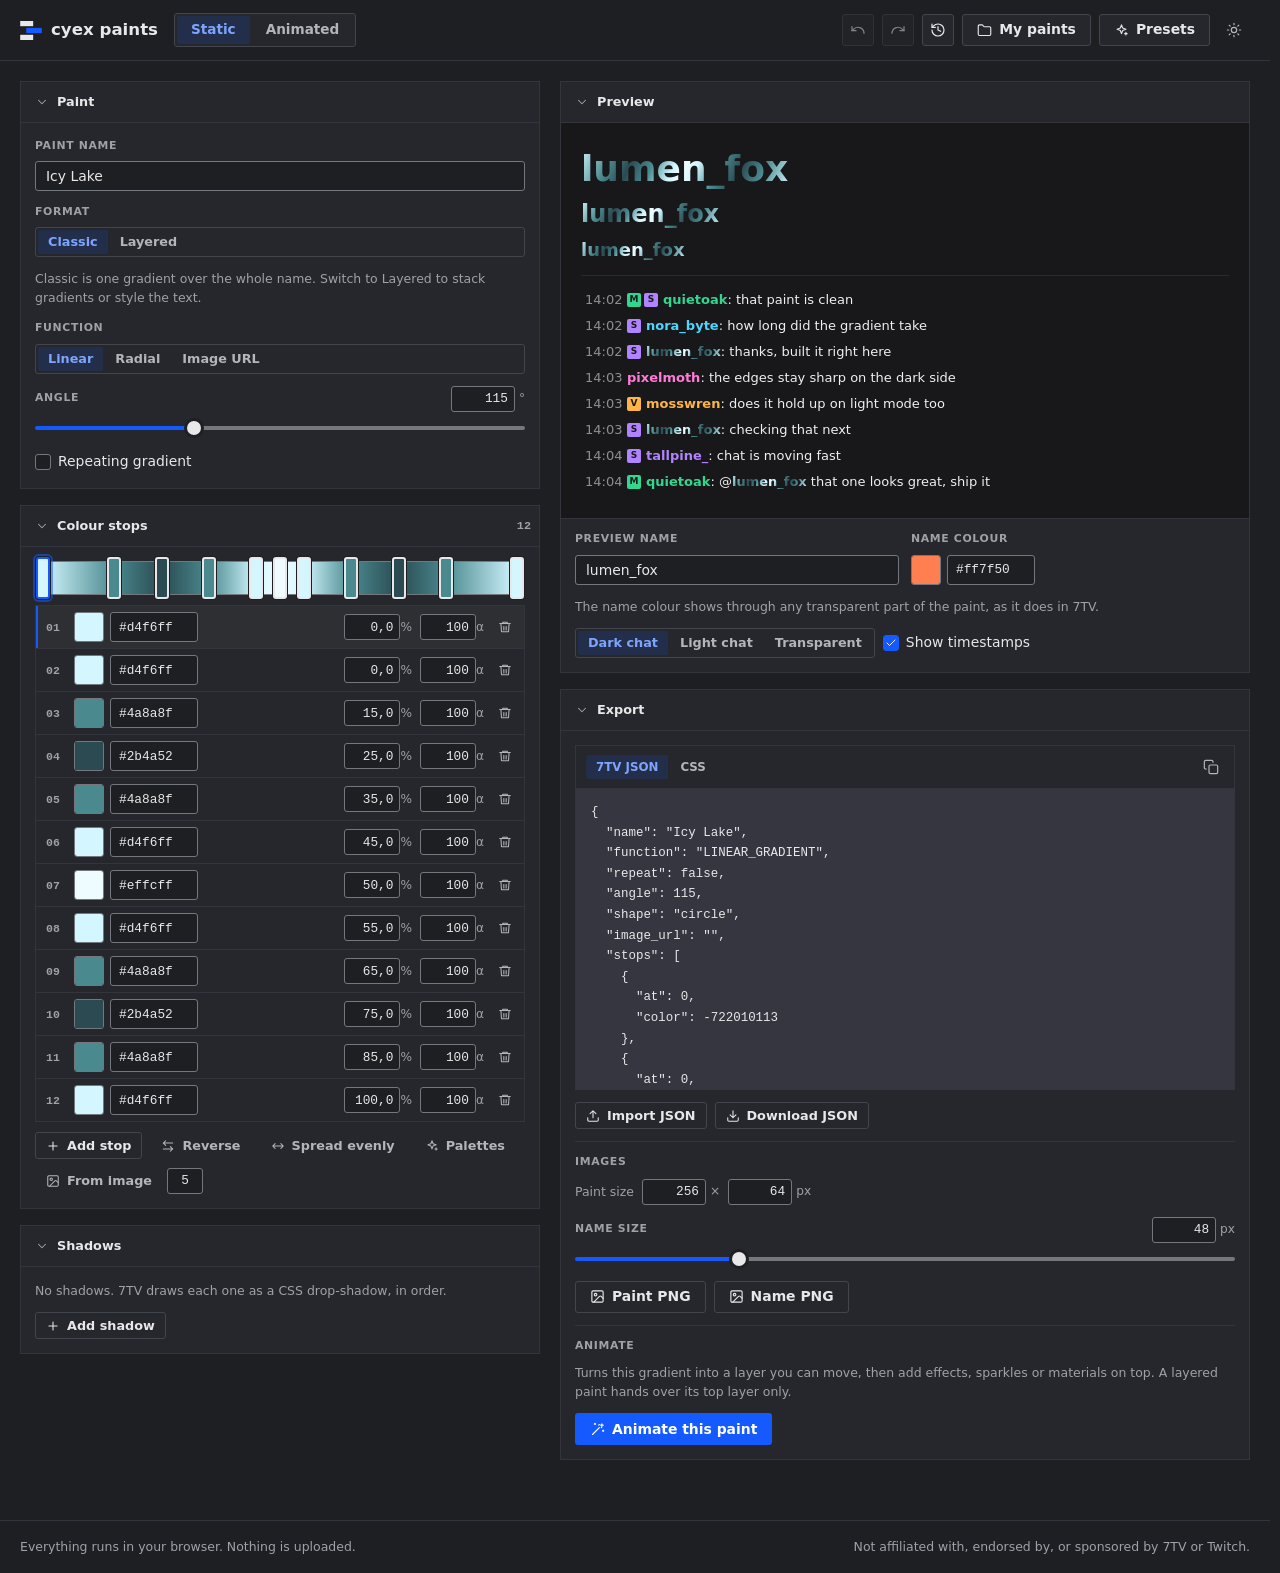
==== commit 65ca552b: "One page scroll, flow layers, shadow row fix - Columns no longer scroll on their own: the lists, set" ====
--- a/index.html
+++ b/index.html
@@ -16,6 +16,11 @@
   </script>
   <link rel="stylesheet" href="css/tokens.css">
   <link rel="stylesheet" href="css/app.css">
+  <link rel="stylesheet" href="css/export.css">
+  <link rel="stylesheet" href="css/preview.css">
+  <link rel="stylesheet" href="css/mypaints.css">
+  <link rel="stylesheet" href="css/surprise.css">
+  <link rel="stylesheet" href="css/timeline.css">
 </head>
 <body>
   <a class="skip" href="#editor">Skip to editor</a>
@@ -39,6 +44,7 @@
     </div>
   </header>
 
+  <h1 class="sr-only">cyex paints: 7TV name paint editor</h1>
   <main class="wrap layout">
     <section class="editor" id="editor" aria-label="Editor" tabindex="-1"></section>
     <aside class="stage" id="stage" aria-label="Preview and export"></aside>
@@ -55,23 +61,28 @@
   <div class="toasts errors" id="errors" aria-live="assertive"></div>
   <div class="tooltip" id="tooltip" role="tooltip" hidden></div>
 
-  <script src="js/core.js"></script>
-  <script src="js/fx.js"></script>
-  <script src="js/paint.js"></script>
-  <script src="js/encode.js"></script>
-  <script src="js/library.js"></script>
-  <script src="js/more.js"></script>
-  <script src="js/elements.js"></script>
-  <script src="js/engine.js"></script>
-  <script src="js/presets.js"></script>
+  <script src="js/core.js" data-engine></script>
+  <script src="js/fx.js" data-engine></script>
+  <script src="js/paint.js" data-engine></script>
+  <script src="js/encode.js" data-engine></script>
+  <script src="js/library.js" data-engine></script>
+  <script src="js/more.js" data-engine></script>
+  <script src="js/elements.js" data-engine></script>
+  <script src="js/engine.js" data-engine></script>
+  <script src="js/presets.js" data-engine></script>
+  <script src="js/surprise.js"></script>
+  <script src="js/render-worker.js"></script>
   <script src="js/ui.js"></script>
   <script src="js/app/store.js"></script>
   <script src="js/app/namepaint.js"></script>
   <script src="js/app/editors.js"></script>
   <script src="js/app/anim-editor.js"></script>
+  <script src="js/app/timeline.js"></script>
   <script src="js/app/playback.js"></script>
   <script src="js/app/export.js"></script>
   <script src="js/app/dialogs.js"></script>
+  <script src="js/app/mypaints.js"></script>
+  <script src="js/app/scroll.js"></script>
   <script src="js/app/main.js"></script>
 </body>
 </html>
--- a/css/app.css
+++ b/css/app.css
@@ -1,5 +1,5 @@
 /* cyex paints: web-tool density on the cyex app tokens. */
-:root { --mark-ink: #e8e8ea; --chat-dark: #18181b; --chat-light: #ffffff; --chat-dark-text: #efeff1; --chat-light-text: #0e0e10; --checker-a: #2a2b31; --checker-b: #34353c; --name-font: 'Inter', 'Roobert', 'Segoe UI', system-ui, sans-serif; }
+:root { --mark-ink: #e8e8ea; --chat-dark: #18181b; --chat-light: #ffffff; --chat-dark-text: #efeff1; --chat-light-text: #0e0e10; --chat-d-green: #33d68f; --chat-d-cyan: #4fd6ff; --chat-d-pink: #ff7bd5; --chat-d-yellow: #ffb545; --chat-d-purple: #b083ff; --chat-d-line: rgba(255, 255, 255, .08); --chat-l-green: #0f8a55; --chat-l-cyan: #0b6d8a; --chat-l-pink: #a82277; --chat-l-yellow: #9a5c05; --chat-l-purple: #6b34c9; --chat-l-line: rgba(14, 14, 16, .1); --checker-a: #2a2b31; --checker-b: #34353c; --name-font: 'Inter', 'Roobert', 'Segoe UI', system-ui, sans-serif; }
 :root[data-theme='light'] { --mark-ink: #1b1c20; --checker-a: #e6e7ea; --checker-b: #f6f6f7; }
 
 html { font-size: 16px; }
@@ -20,10 +20,12 @@
 .layout { display: grid; grid-template-columns: minmax(340px, 520px) minmax(0, 1fr); gap: 20px; align-items: start; padding-top: 20px; padding-bottom: 60px; }
 .editor, .stage { display: flex; flex-direction: column; gap: 16px; min-width: 0; }
 .editor:focus { outline: none; }
-.stage { position: sticky; top: 76px; max-height: calc(100vh - 92px); overflow: auto; scrollbar-gutter: stable; padding-right: 2px; }
+.editor { align-self: stretch; } /* full height, so the sticky settings column inside it stays put to the end of the page */
+/* sticky without scrollbars of its own; js/app/scroll.js sets top so a tall column still scrolls with the page */
+.stage { position: sticky; top: 76px; }
 @media (max-width: 1000px) {
   .layout { grid-template-columns: minmax(0, 1fr); }
-  .stage { position: static; max-height: none; overflow: visible; order: -1; }
+  .stage { position: static; order: -1; }
 }
 
 /* ---------- panel ---------- */
@@ -146,8 +148,6 @@
 @container (max-width: 400px) { .stoprow { grid-template-columns: 20px auto 1fr auto; } .stoprow .alpha { grid-column: 3; } }
 
 /* shadows */
-.shadow-row { display: grid; grid-template-columns: repeat(3, minmax(0, 1fr)) auto; gap: 8px; align-items: end; padding: 10px; border: 1px solid var(--border); }
-.shadow-row .color { grid-column: 1 / 4; }
 
 /* ---------- layers ---------- */
 .list { display: flex; flex-direction: column; border: 1px solid var(--border); }
@@ -169,14 +169,8 @@
 .stagebox.light { background: var(--chat-light); color: var(--chat-light-text); }
 .stagebox.checker { background: repeating-conic-gradient(var(--checker-a) 0 25%, var(--checker-b) 0 50%) 0 0 / 16px 16px; }
 .pname { font-family: var(--name-font); font-weight: 700; line-height: 1.2; white-space: nowrap; max-width: 100%; }
-canvas.pname { max-width: none; flex: none; }
 .painted { background-color: currentcolor; -webkit-background-clip: text; background-clip: text; -webkit-text-fill-color: transparent; }
-canvas.pname { display: block; }
-.chat { display: flex; flex-direction: column; gap: 2px; width: 100%; font-family: var(--name-font); font-size: 13px; line-height: 20px; padding-top: 12px; border-top: 1px solid color-mix(in srgb, currentcolor 12%, transparent); }
-.chat .msg { white-space: nowrap; overflow: hidden; text-overflow: ellipsis; }
-.chat .ts { opacity: .6; margin-right: 6px; font-variant-numeric: tabular-nums; }
-.chat .who { font-weight: 700; }
-.chat canvas { display: inline-block; vertical-align: middle; }
+canvas.pname { display: block; max-width: none; flex: none; }
 .texrow { display: flex; align-items: center; gap: 10px; }
 .tex { width: 100%; max-width: 100%; height: auto; border: 1px solid var(--border-strong); background: repeating-conic-gradient(var(--checker-a) 0 25%, var(--checker-b) 0 50%) 0 0 / 12px 12px; image-rendering: pixelated; }
 .transport { display: flex; align-items: center; gap: 8px; }
@@ -240,11 +234,12 @@
 .layout.anim { grid-template-columns: minmax(0, 1.45fr) minmax(360px, 1fr); }
 .editor.anim { display: grid; grid-template-columns: minmax(280px, 330px) minmax(0, 1fr); gap: 16px; align-items: start; }
 .editor .col { display: flex; flex-direction: column; gap: 16px; min-width: 0; }
-.settings-col { position: sticky; top: 76px; max-height: calc(100vh - 92px); overflow: auto; scrollbar-gutter: stable; }
+.settings-col, .lists-col { position: sticky; top: 76px; }
 @media (max-width: 1360px) {
   .layout.anim { grid-template-columns: minmax(0, 1fr) minmax(340px, 0.9fr); }
   .editor.anim { grid-template-columns: minmax(0, 1fr); }
-  .settings-col { position: static; max-height: none; overflow: visible; order: -1; }
+  .settings-col { position: static; order: -1; }
+  .lists-col { position: static; }
 }
 @media (max-width: 1000px) { .layout.anim { grid-template-columns: minmax(0, 1fr); } }
 
@@ -259,8 +254,17 @@
 .sorting { user-select: none; }
 .item .grip { margin-left: -4px; }
 .rename { height: 26px; padding: 0 6px; flex: 1; min-width: 0; }
-.shadow-row { grid-template-columns: auto repeat(3, minmax(0, 1fr)) auto; background: var(--surface); }
-.shadow-row .color { grid-column: 2 / 5; }
+/* narrow panels stack X, Y and blur so each keeps its label and unit; wide panels put them side by side */
+.shadow-row { display: grid; grid-template-columns: auto minmax(0, 1fr) auto; gap: 10px 8px; align-items: center; padding: 10px; border: 1px solid var(--border); background: var(--surface); }
+.shadow-row > .grip { grid-column: 1; grid-row: 1; }
+.shadow-row > .ctl, .shadow-row > .color { grid-column: 2; }
+.shadow-row > .icon-btn { grid-column: 3; grid-row: 1; }
+@container (min-width: 520px) {
+  .shadow-row { grid-template-columns: auto repeat(3, minmax(0, 1fr)) auto; align-items: end; }
+  .shadow-row > .ctl { grid-column: auto; grid-row: 1; }
+  .shadow-row > .icon-btn { grid-column: 5; }
+  .shadow-row > .color { grid-column: 2 / 5; }
+}
 
 /* collapsible groups */
 .group { border-top: 1px solid var(--border); margin: 0 -14px; }
@@ -357,7 +361,7 @@
 /* phones: the header scrolls away instead of taking a quarter of the screen */
 @media (max-width: 640px) {
   .topbar { position: static; }
-  .stage, .settings-col { top: 12px; }
+  .stage, .settings-col, .lists-col { top: 12px; }
 }
 @media (prefers-reduced-motion: reduce) { .toast .drain { display: none; } }
 /* Windows contrast themes: keep selected states visible */
@@ -396,3 +400,29 @@
   .topbar-tools .btn.small { padding: 0 8px; }
   #presetsBtn { padding: 0 9px; }
 }
+/* ---------- uitest pass 2 ---------- */
+h3.label { margin: 0; }
+/* panel toggles: press and hover feedback like the group heads */
+.ptoggle:active { opacity: .6; transition: none; }
+@media (hover: hover) and (pointer: fine) { .ptoggle:hover span { color: var(--text); text-decoration: underline; text-decoration-color: var(--border-strong); text-underline-offset: 3px; } }
+/* layer rows: on mouse devices the row tools appear on hover, focus or selection, so names get the room */
+@media (hover: hover) and (pointer: fine) {
+  .item .tools { display: none; }
+  .item:hover .tools, .item:focus-within .tools, .item.sel .tools { display: flex; }
+  .item:hover .meta, .item:focus-within .meta { display: none; }
+}
+/* palette rows in narrow panels (phones): colour on the first line, share and opacity with the strength */
+@container (max-width: 380px) {
+  .prow { grid-template-columns: auto minmax(0, 1fr) auto; grid-template-areas: 'g c d' '. t t' '. s a'; }
+  .prow > .share { text-align: left; }
+  .prow > .numwrap { justify-self: end; }
+  .prow .color { flex-wrap: nowrap; }
+  .prow .hex { width: auto; flex: 1; min-width: 64px; }
+}
+@media (prefers-reduced-motion: reduce) {
+  .ptoggle svg, .ghead svg, .sortable-item { transition: none; }
+}
+/* header: every control the same 32 px height; icon-only buttons are 32 px squares */
+.topbar-tools > .btn, .topbar-tools > .icon-btn { height: 32px; }
+.topbar-tools > .btn.small, .topbar-tools > .icon-btn { width: 32px; min-width: 32px; padding: 0; }
+.topbar-tools > .btn.small svg, .topbar-tools > .icon-btn svg { width: 16px; height: 16px; }
--- a/css/export.css
+++ b/css/export.css
@@ -0,0 +1,4 @@
+/* cyex paints: export panel (format choice, primary button, size estimate). Tokens only. */
+.export-format { align-items: center; gap: 8px; }
+.export-grid .export-primary { grid-column: 1 / -1; justify-content: center; }
+.export-est { display: block; min-height: 1.2em; }
--- a/css/preview.css
+++ b/css/preview.css
@@ -0,0 +1,54 @@
+/* cyex paints: the chat preview mock and the layered paint editor.
+   Link after app.css. Tokens only (css/tokens.css, plus the chat tokens declared in app.css). */
+
+/* ---------- chat preview (previewPanel in js/app/editors.js) ---------- */
+/* The chat backdrop is fixed (dark or light chat), not the app theme, so its colours are fixed too:
+   the dark-theme accent colours on dark chat, the light-theme ones on light chat. */
+.stagebox { --ch-green: var(--chat-d-green); --ch-cyan: var(--chat-d-cyan); --ch-pink: var(--chat-d-pink); --ch-yellow: var(--chat-d-yellow); --ch-purple: var(--chat-d-purple); --ch-ink: var(--chat-dark); --ch-line: var(--chat-d-line); }
+.stagebox.light { --ch-green: var(--chat-l-green); --ch-cyan: var(--chat-l-cyan); --ch-pink: var(--chat-l-pink); --ch-yellow: var(--chat-l-yellow); --ch-purple: var(--chat-l-purple); --ch-ink: var(--chat-light); --ch-line: var(--chat-l-line); }
+.tchat { display: flex; flex-direction: column; gap: 2px; width: 100%; font-family: var(--name-font); font-size: 13px; line-height: 20px; margin-top: 4px; padding-top: 12px; border-top: 1px solid var(--ch-line); }
+.tmsg { display: block; padding: 2px 4px; overflow-wrap: anywhere; }
+.tts { display: inline-block; min-width: 38px; margin-right: 4px; opacity: .55; font-variant-numeric: tabular-nums; }
+.tchat.no-ts .tts { display: none; }
+
+/* badges: flat squares with a letter, drawn here, no third-party artwork */
+/* pinned to the top of the 20px line (3px down centres a 14px badge); baseline alignment drifts with the letter */
+.tbadges { display: inline-flex; gap: 3px; margin: 3px 5px 0 0; vertical-align: top; }
+.tbadge { display: grid; place-items: center; width: 14px; height: 14px; border-radius: var(--radius-sm); background: var(--b); color: var(--ch-ink); font-size: 9px; font-weight: 700; line-height: 1; }
+.tb-mod { --b: var(--ch-green); }
+.tb-sub { --b: var(--ch-purple); }
+.tb-vip { --b: var(--ch-yellow); }
+
+/* names */
+.twho { font-weight: 700; color: var(--c); }
+.twho[data-c='green'] { --c: var(--ch-green); }
+.twho[data-c='cyan'] { --c: var(--ch-cyan); }
+.twho[data-c='pink'] { --c: var(--ch-pink); }
+.twho[data-c='yellow'] { --c: var(--ch-yellow); }
+.twho[data-c='purple'] { --c: var(--ch-purple); }
+.tchat canvas { display: inline-block; vertical-align: middle; }
+
+/* ---------- layered paint editor (layersPanel in js/app/editors.js) ---------- */
+.layer-card { border: 1px solid var(--border); background: var(--surface); }
+.layer-head { display: flex; align-items: center; gap: 6px; padding: 4px 6px; }
+.layer-toggle { display: flex; align-items: center; gap: 6px; flex: 1; min-width: 0; min-height: 28px; padding: 0 4px; border: 0; border-radius: var(--radius-sm); background: none; color: var(--text); font: inherit; font-size: .85rem; font-weight: 600; text-align: left; cursor: pointer; }
+@media (hover: hover) and (pointer: fine) {
+  .layer-toggle:hover { background: var(--row-hover); }
+}
+.layer-toggle svg { width: 14px; height: 14px; flex: none; color: var(--dim); transition: transform var(--fast) var(--ease); }
+.layer-toggle[aria-expanded='false'] svg { transform: rotate(-90deg); }
+.layer-title { display: flex; align-items: baseline; gap: 8px; min-width: 0; white-space: nowrap; overflow: hidden; text-overflow: ellipsis; }
+.layer-title small { color: var(--dim); font-size: var(--text-hint); font-weight: 400; }
+.layer-sw { display: block; width: 36px; height: 18px; flex: none; border: 1px solid var(--border-strong); background: repeating-conic-gradient(var(--checker-a) 0 25%, var(--checker-b) 0 50%) 0 0 / 8px 8px; }
+.layer-sw i { display: block; width: 100%; height: 100%; background-position: center; }
+.layer-body { display: flex; flex-direction: column; gap: 12px; padding: 12px; border-top: 1px solid var(--border); }
+
+@media (prefers-reduced-motion: reduce) {
+  .layer-toggle svg { transition: none; }
+}
+@media (forced-colors: active) {
+  .tbadge, .layer-sw { forced-color-adjust: none; }
+}
+
+/* the Add layer button stays focusable at the layer cap, so it uses aria-disabled and keeps its tooltip */
+.btn[aria-disabled='true'] { opacity: .5; cursor: not-allowed; }
--- a/css/mypaints.css
+++ b/css/mypaints.css
@@ -0,0 +1,43 @@
+/* cyex paints: My paints dialog and the History popover. Tokens only (css/tokens.css). */
+
+/* ---------- My paints ---------- */
+.mp { display: flex; flex-direction: column; gap: 10px; }
+.mp-bar { display: flex; flex-wrap: wrap; align-items: center; gap: 8px; }
+.mp-bar .search { flex: 1 1 200px; min-width: 160px; }
+.mp-info { margin: 0; }
+.mp-grid { list-style: none; margin: 0; padding: 0; display: grid; grid-template-columns: repeat(auto-fill, minmax(220px, 1fr)); gap: 8px; }
+.mp-grid > .empty { grid-column: 1 / -1; }
+.mp-card { display: flex; flex-direction: column; gap: 6px; padding: 8px; min-width: 0; background: var(--surface); border: 1px solid var(--border); border-radius: 0; transition: border-color var(--fast), background-color var(--fast); }
+@media (hover: hover) and (pointer: fine) {
+  .mp-card:hover { border-color: var(--border-strong); background: var(--surface-hover); }
+}
+.mp-card.current { box-shadow: inset 3px 0 0 var(--accent); }
+.mp-thumb { display: block; width: 100%; aspect-ratio: 4 / 1; object-fit: contain; border: 1px solid var(--border-strong); background: repeating-conic-gradient(var(--checker-a) 0 25%, var(--checker-b) 0 50%) 0 0 / 8px 8px; }
+.mp-namerow { display: flex; align-items: center; gap: 6px; min-width: 0; min-height: 28px; }
+.mp-name { flex: 1; min-width: 0; font-size: .85rem; font-weight: 600; white-space: nowrap; overflow: hidden; text-overflow: ellipsis; }
+.mp-rename { flex: 1; min-width: 0; height: 28px; padding: 0 8px; }
+.mp-chip { flex: none; display: inline-flex; align-items: center; min-height: 18px; padding: 0 6px; border-radius: var(--radius); background: var(--neutral-chip); color: var(--muted); font-size: .68rem; font-weight: 700; letter-spacing: .06em; text-transform: uppercase; }
+.mp-date { font-family: var(--font-mono); font-variant-numeric: tabular-nums; font-size: .74rem; color: var(--dim); }
+.mp-warn { color: var(--text); }
+.mp-actions { display: flex; flex-wrap: wrap; align-items: center; justify-content: space-between; gap: 6px; }
+.mp-tools { display: flex; flex-wrap: wrap; align-items: center; gap: 2px; min-width: 0; }
+/* armed: the confirm button gets a full-width row of its own, so it never overflows the card */
+.mp-card:has(.mp-del.armed) .mp-tools { flex: 1 1 100%; }
+.mp-del.armed { flex: 1 1 auto; width: auto; min-width: 0; padding: 0 8px; font-size: .78rem; font-weight: 600; white-space: normal; color: var(--red); background: color-mix(in srgb, var(--red) 14%, transparent); }
+@media (hover: hover) and (pointer: fine) {
+  .mp-del.armed:hover { color: var(--red); background: color-mix(in srgb, var(--red) 20%, transparent); }
+}
+
+/* ---------- History popover ---------- */
+.hist-pop { max-height: min(360px, calc(100vh - 16px)); }
+.option.hist { min-width: 272px; gap: 8px; }
+.option.hist .hmark { flex: none; width: 14px; height: 14px; display: grid; place-items: center; }
+.option.hist .hmark svg { width: 14px; height: 14px; }
+.option.hist .hlabel { flex: 1; min-width: 0; font-size: .85rem; white-space: nowrap; overflow: hidden; text-overflow: ellipsis; }
+.option.hist .htime { flex: none; font-family: var(--font-mono); font-variant-numeric: tabular-nums; font-size: .72rem; color: var(--dim); }
+.option.hist[aria-selected='true'] .htime { color: inherit; }
+
+@media (max-width: 640px) {
+  #myPaintsBtn .lbl { display: none; }
+  .mp-grid { grid-template-columns: 1fr; }
+}
--- a/css/surprise.css
+++ b/css/surprise.css
@@ -0,0 +1,22 @@
+/* Surprise me preview card (Presets dialog) and the "From image" control in the colour editors. Tokens only. */
+
+/* ---------- from image ---------- */
+.imgfrom { display: inline-flex; align-items: center; gap: 4px; }
+.imgfrom .num { width: 36px; text-align: center; }
+
+/* ---------- surprise preview ---------- */
+.surprise { display: grid; grid-template-columns: minmax(0, 320px) minmax(0, 1fr); gap: 10px 16px; align-items: center; padding: 12px; background: var(--surface); border: 1px solid var(--border); animation: sur-in var(--base) var(--ease); }
+.surprise .sprev { position: relative; }
+.surprise .spause { position: absolute; right: 4px; bottom: 4px; background: var(--surface); border: 1px solid var(--border-strong); }
+.surprise .sprev canvas, .surprise .sprev .sw { display: block; width: 100%; aspect-ratio: 4 / 1; border: 1px solid var(--border-strong); background: repeating-conic-gradient(var(--checker-a) 0 25%, var(--checker-b) 0 50%) 0 0 / 8px 8px; forced-color-adjust: none; }
+.surprise .sinfo { display: flex; flex-direction: column; gap: 2px; min-width: 0; }
+.surprise .sinfo b { font-size: 1.05rem; font-weight: 700; overflow: hidden; text-overflow: ellipsis; white-space: nowrap; }
+.surprise .sinfo span { font-size: var(--text-hint); color: var(--dim); line-height: 1.4; }
+.surprise .sact { grid-column: 1 / -1; display: flex; align-items: center; gap: 8px; flex-wrap: wrap; }
+@keyframes sur-in { from { opacity: 0; transform: translateY(-4px); } }
+@media (max-width: 560px) {
+  .surprise { grid-template-columns: minmax(0, 1fr); }
+}
+@media (prefers-reduced-motion: reduce) {
+  .surprise { animation: none; }
+}
--- a/css/timeline.css
+++ b/css/timeline.css
@@ -0,0 +1,132 @@
+/* cyex paints: keyframe buttons, the keyframe timeline, layer groups and clip marks. Tokens only. */
+
+/* ---------- keyframe button next to a slider ---------- */
+/* off: small outline · anim: the value is animated (ring with a dot) · key: a key at the playhead (filled).
+   Neutral, not the accent: the accent is kept for the selected key and the playhead. */
+.kf-btn svg { width: 14px; height: 14px; }
+.kf-btn svg .o { fill: none; stroke: currentColor; stroke-width: 2; }
+.kf-btn svg .i { fill: currentColor; stroke: none; opacity: 0; }
+.kf-btn[data-state='off'] { color: var(--dim); }
+.kf-btn[data-state='anim'], .kf-btn[data-state='key'] { color: var(--text); }
+.kf-btn[data-state='anim'] svg .i { opacity: 1; }
+.kf-btn[data-state='key'] svg .o { fill: currentColor; }
+.ctl > .top .kf-btn { margin-right: -4px; }
+
+/* palette strengths: a row of key chips under the palette editor */
+.kf-str { display: flex; flex-wrap: wrap; align-items: center; gap: 4px; }
+.kf-str > .label, .kf-str > .hint { flex: 1 0 100%; }
+.icon-btn.kf-chip { width: auto; gap: 4px; display: inline-flex; align-items: center; padding: 0 6px 0 4px; border: 1px solid var(--border); background: var(--bg); }
+.icon-btn.kf-chip i { width: 10px; height: 10px; border: 1px solid var(--border-strong); border-radius: var(--radius-sm); flex: none; }
+.icon-btn.kf-chip span { font: 600 .72rem var(--font-mono); font-variant-numeric: tabular-nums; color: var(--muted); }
+.icon-btn.kf-chip .kf-val { color: var(--text); }
+.icon-btn.kf-chip[data-state='anim'], .icon-btn.kf-chip[data-state='key'] { border-color: var(--border-strong); }
+
+.kf-clip { justify-content: flex-end; }
+.kf-clip .check:has(input:disabled) { opacity: .55; cursor: not-allowed; }
+
+/* ---------- timeline ---------- */
+.tl { display: flex; flex-direction: column; gap: 8px; min-width: 0; }
+.tl-body { display: contents; }
+.tl-head { display: flex; align-items: center; gap: 8px; }
+.tl-head .label { flex: 1; }
+.tl-now, .tl-frame { font: 600 .74rem var(--font-mono); color: var(--muted); font-variant-numeric: tabular-nums; white-space: nowrap; user-select: none; }
+.tl-grid { position: relative; display: flex; flex-direction: column; border: 1px solid var(--border); background: var(--bg); }
+.tl-row { display: grid; grid-template-columns: 92px minmax(0, 1fr) auto; grid-template-areas: 'n l x'; align-items: center; gap: 6px; min-height: 32px; padding: 3px 4px 3px 10px; border-bottom: 1px solid var(--border); }
+.tl-row:last-child { border-bottom: 0; }
+.tl-name { grid-area: n; position: relative; z-index: 3; min-width: 0; white-space: nowrap; overflow: hidden; text-overflow: ellipsis; font-size: var(--text-hint); color: var(--muted); }
+.tl-rulerrow .tl-name { font-size: var(--text-label); font-weight: 700; letter-spacing: .06em; text-transform: uppercase; color: var(--dim); }
+.tl-row > .icon-btn, .tl-gap { grid-area: x; }
+.tl-gap { width: 26px; } /* the ruler lines up with the lanes beside their buttons */
+
+/* a lane runs 0..1 over the loop */
+.tl-lane { grid-area: l; position: relative; height: 26px; margin: 0 8px; cursor: pointer; touch-action: none; user-select: none; }
+.tl-lane::before { content: ''; position: absolute; left: 0; right: 0; top: 50%; height: 1px; background: var(--border-strong); }
+/* the playhead: one line over all lanes, placed with a transform from timeline.js */
+.tl-ph { position: absolute; top: 0; bottom: 0; left: 0; width: 2px; margin-left: -1px; background: var(--accent); pointer-events: none; z-index: 1; will-change: transform; }
+.tl-ruler { height: 24px; background: repeating-linear-gradient(to right, var(--control-border) 0 1px, transparent 1px var(--tick, 2%)) 0 100% / 100% 6px no-repeat; border-radius: var(--radius-sm); }
+.tl-ruler::before { top: auto; bottom: 0; background: var(--control-border); }
+.tl-ruler:focus-visible { outline: 2px solid var(--focus-ring); outline-offset: 2px; }
+.tl-mark { position: absolute; top: 1px; transform: translateX(-50%); font: 600 .66rem var(--font-mono); color: var(--dim); font-variant-numeric: tabular-nums; pointer-events: none; }
+.tl-mark:first-child { transform: none; }
+
+/* keys: a diamond (a square for Hold), the picked one in the accent; at least 24 × 24 to hit.
+   Dense keys overlap: the picked, focused or hovered one sits above its neighbours. */
+.tl-key { position: absolute; top: 50%; width: 24px; height: 26px; margin: -13px 0 0 -12px; padding: 0; border: 0; border-radius: var(--radius); background: none; color: var(--muted); display: grid; place-items: center; cursor: ew-resize; touch-action: none; z-index: 2; }
+.tl-key i { width: 9px; height: 9px; background: currentColor; transform: rotate(45deg); box-shadow: 0 0 0 2px var(--bg); }
+.tl-key[data-e='hold'] i { transform: none; }
+.tl-key[data-e='linear'] i { background: var(--bg); box-shadow: inset 0 0 0 2px currentColor, 0 0 0 2px var(--bg); }
+.tl-key.now { color: var(--text); }
+.tl-key.sel { color: var(--accent); z-index: 3; }
+.tl-key.sel i { box-shadow: 0 0 0 2px var(--bg), 0 0 0 3px var(--accent-border); }
+.tl-key[data-e='linear'].sel i { box-shadow: inset 0 0 0 2px currentColor, 0 0 0 2px var(--bg), 0 0 0 3px var(--accent-border); }
+.tl-key:focus-visible { outline: 2px solid var(--focus-ring); outline-offset: -2px; z-index: 4; }
+.tl-key.dragging { cursor: grabbing; z-index: 5; }
+.tl-key:active { opacity: .6; transition: none; }
+
+/* the picked key: value name and frame, easing, previous and next, delete */
+.tl-edit { display: flex; flex-wrap: wrap; align-items: center; gap: 8px; }
+.tl-edit > .hint { flex: 1 0 100%; }
+.tl-sel { display: flex; align-items: baseline; gap: 8px; flex: 1; min-width: 0; }
+.tl-sel .label { min-width: 0; white-space: nowrap; overflow: hidden; text-overflow: ellipsis; }
+.tl-ease { width: 140px; }
+.tl-nav { display: flex; gap: 2px; }
+.tl-prev svg { transform: rotate(90deg); }  /* the shared chevron points down */
+.tl-next svg { transform: rotate(-90deg); }
+
+@media (hover: hover) and (pointer: fine) {
+  .tl-key:hover { color: var(--text); z-index: 4; }
+  .tl-key.sel:hover { color: var(--accent); }
+}
+
+/* narrow panels (phones): the value name above its lane, so the lane gets the full width */
+@media (pointer: coarse) {
+  .tl-key { width: 28px; height: 32px; margin: -16px 0 0 -14px; }
+  .tl-lane { height: 32px; }
+  .tl-gap { width: 32px; }
+}
+@container (max-width: 380px) {
+  .tl-row { grid-template-columns: minmax(0, 1fr) auto; grid-template-areas: 'n x' 'l l'; gap: 2px 6px; padding: 4px 4px 6px 8px; }
+  /* the playhead line runs behind the value names */
+  .tl-name { justify-self: start; max-width: 100%; padding-right: 4px; background: var(--bg); }
+  .tl-ease { width: auto; flex: 1; min-width: 120px; }
+}
+
+/* ---------- layer groups and clipping in the layers list ---------- */
+.item.ghdr { cursor: default; background: var(--surface); }
+.item.ghdr .gicon { display: grid; place-items: center; width: 20px; height: 28px; margin-left: -6px; color: var(--dim); flex: none; }
+.item.ghdr .gicon svg { width: 15px; height: 15px; }
+.item.ghdr .name { display: flex; align-items: center; gap: 6px; }
+.item.ghdr .name svg { width: 14px; height: 14px; flex: none; color: var(--dim); transform: rotate(-90deg); transition: transform var(--fast) var(--ease); }
+.item.ghdr .name[aria-expanded='true'] svg { transform: none; }
+.item.ghdr .name span { min-width: 0; overflow: hidden; text-overflow: ellipsis; }
+.item.ghdr.off .name { text-decoration: none; }
+.item.ghdr.off .name span { text-decoration: line-through; }
+.item.ingroup { position: relative; padding-left: 24px; }
+.item.ingroup::before { content: ''; position: absolute; left: 13px; top: 0; bottom: 0; width: 1px; background: var(--border-strong); pointer-events: none; }
+.item.ghidden .name { color: var(--dim); }
+.item.ghidden .thumb { opacity: .5; }
+.clipmark { display: none; place-items: center; width: 16px; height: 22px; margin: 0 -2px; color: var(--dim); flex: none; }
+.clipmark svg { width: 14px; height: 14px; }
+.item.clipped .clipmark { display: grid; }
+
+/* touch screens show the row tools all the time: in the narrow layers column, group members drop
+   the thumbnail and the blend note so the name keeps at least about 80 px */
+@container (max-width: 420px) {
+  @media not all and (hover: hover) and (pointer: fine) {
+    .item.ingroup .thumb, .item.ingroup .meta { display: none; }
+  }
+}
+/* mouse: the selected row keeps its tools, so a member's note gives way to them */
+@media (hover: hover) and (pointer: fine) {
+  .item.ingroup.sel .meta { display: none; }
+}
+
+@media (prefers-reduced-motion: reduce) {
+  .item.ghdr .name svg { transition: none; }
+}
+@media (forced-colors: active) {
+  .tl-key.sel { outline: 2px solid Highlight; }
+  .tl-ph { background: Highlight; forced-color-adjust: none; }
+  .tl-key i { forced-color-adjust: none; background: CanvasText; }
+  .tl-key.sel i { background: Highlight; }
+}
